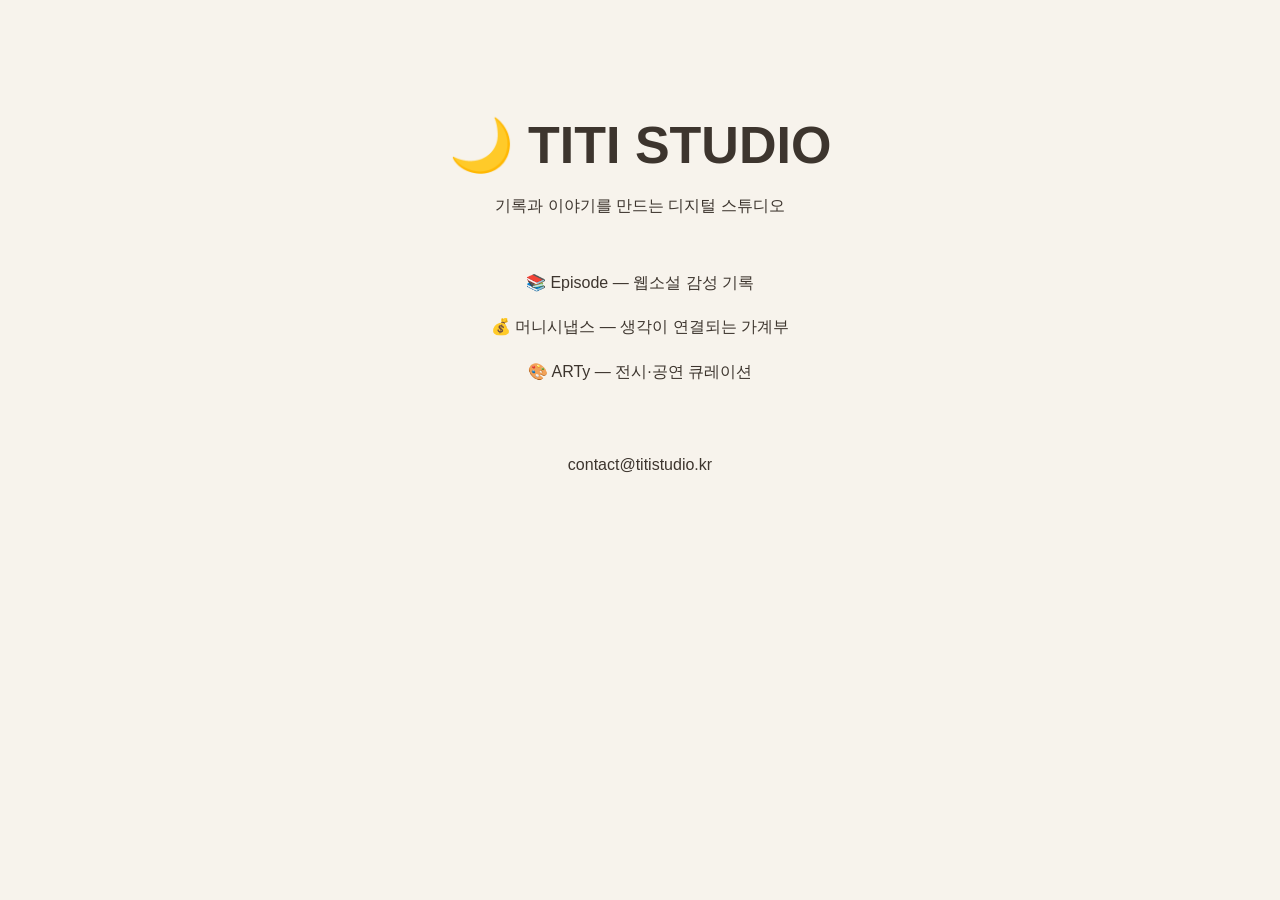
==== index.html @ 7626b926 "Create index.html" ====
<!DOCTYPE html>
<html lang="ko">
<head>
  <meta charset="UTF-8">
  <meta name="viewport" content="width=device-width, initial-scale=1.0">
  <title>TITI STUDIO</title>

  <style>
    body {
      margin: 0;
      padding: 80px 24px;
      background: #F7F3EC;
      color: #3D352E;
      font-family: -apple-system, BlinkMacSystemFont, sans-serif;
      text-align: center;
    }

    h1 {
      font-size: 52px;
      margin-bottom: 12px;
    }

    p {
      line-height: 1.8;
    }

    .apps {
      margin-top: 48px;
    }
  </style>
</head>

<body>
  <h1>🌙 TITI STUDIO</h1>

  <p>기록과 이야기를 만드는 디지털 스튜디오</p>

  <div class="apps">
    <p>📚 Episode — 웹소설 감성 기록</p>
    <p>💰 머니시냅스 — 생각이 연결되는 가계부</p>
    <p>🎨 ARTy — 전시·공연 큐레이션</p>
  </div>

  <p style="margin-top: 64px;">
    contact@titistudio.kr
  </p>
</body>
</html>
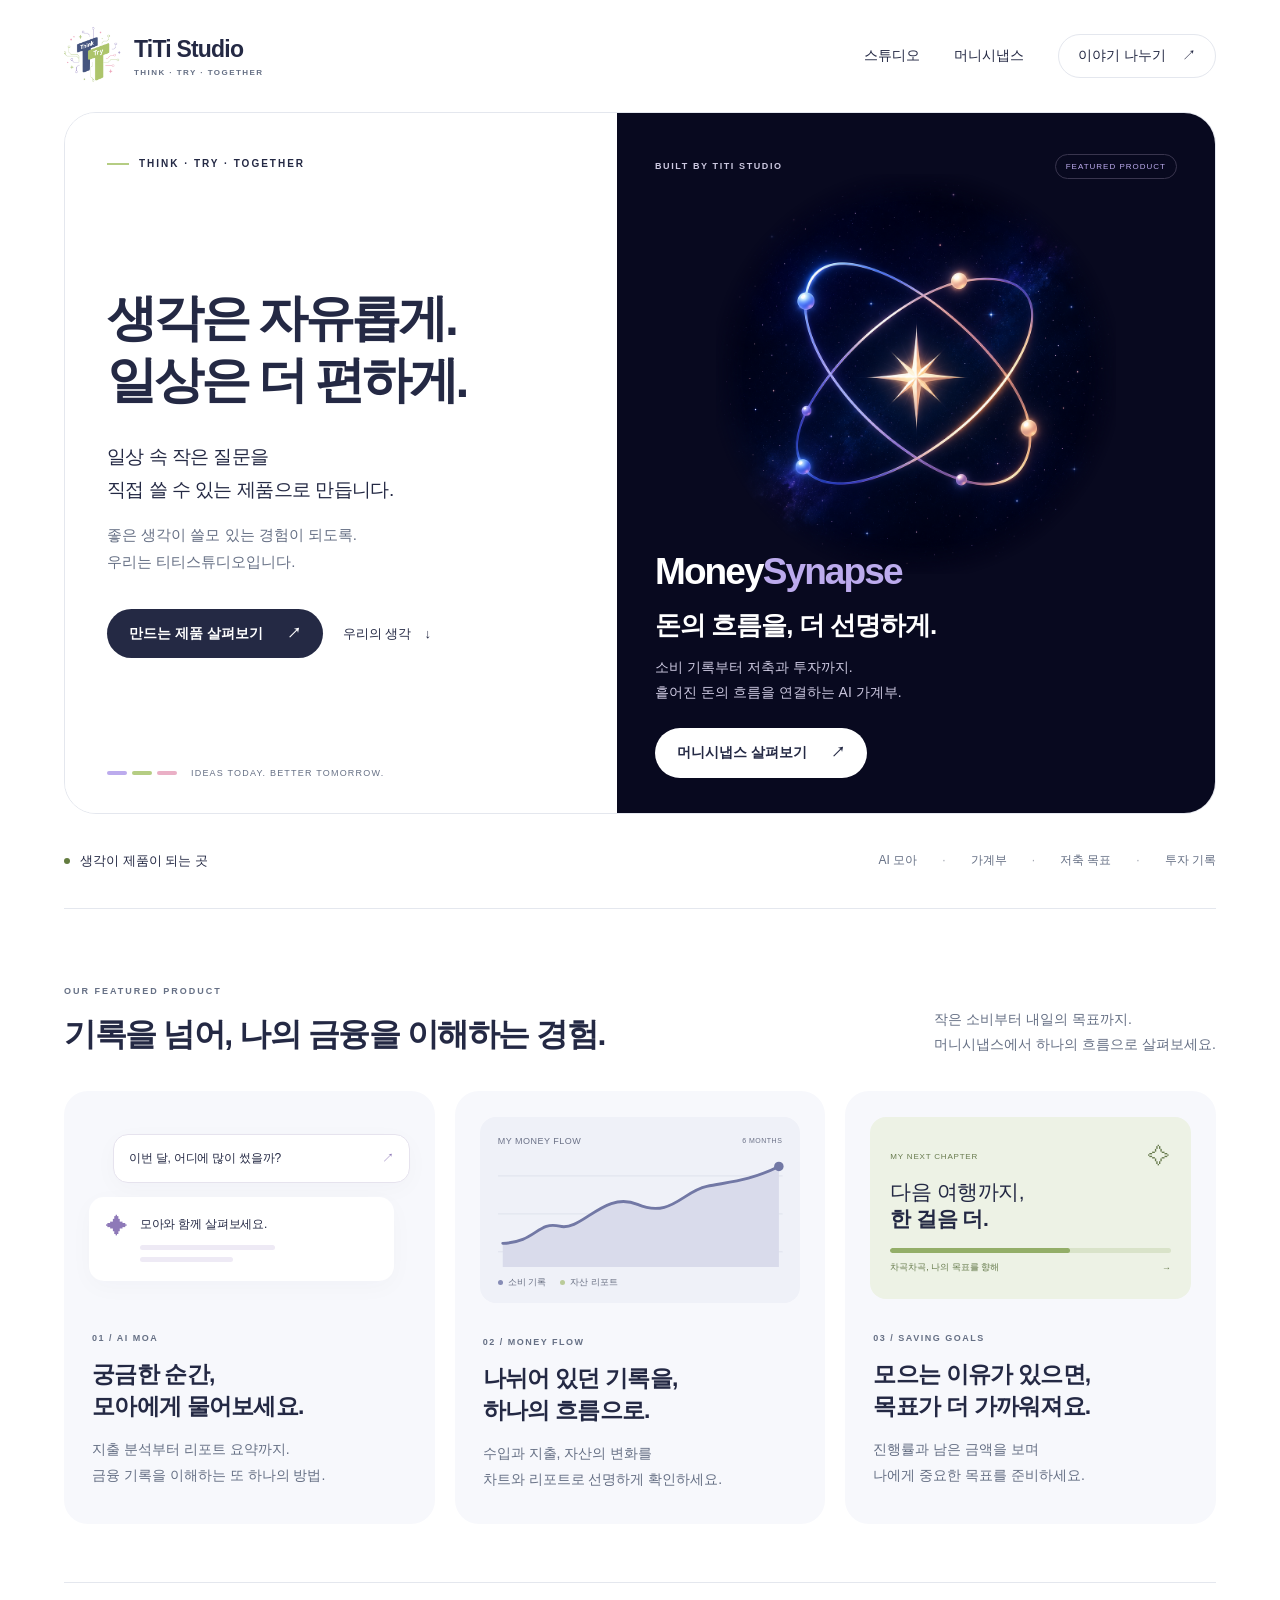
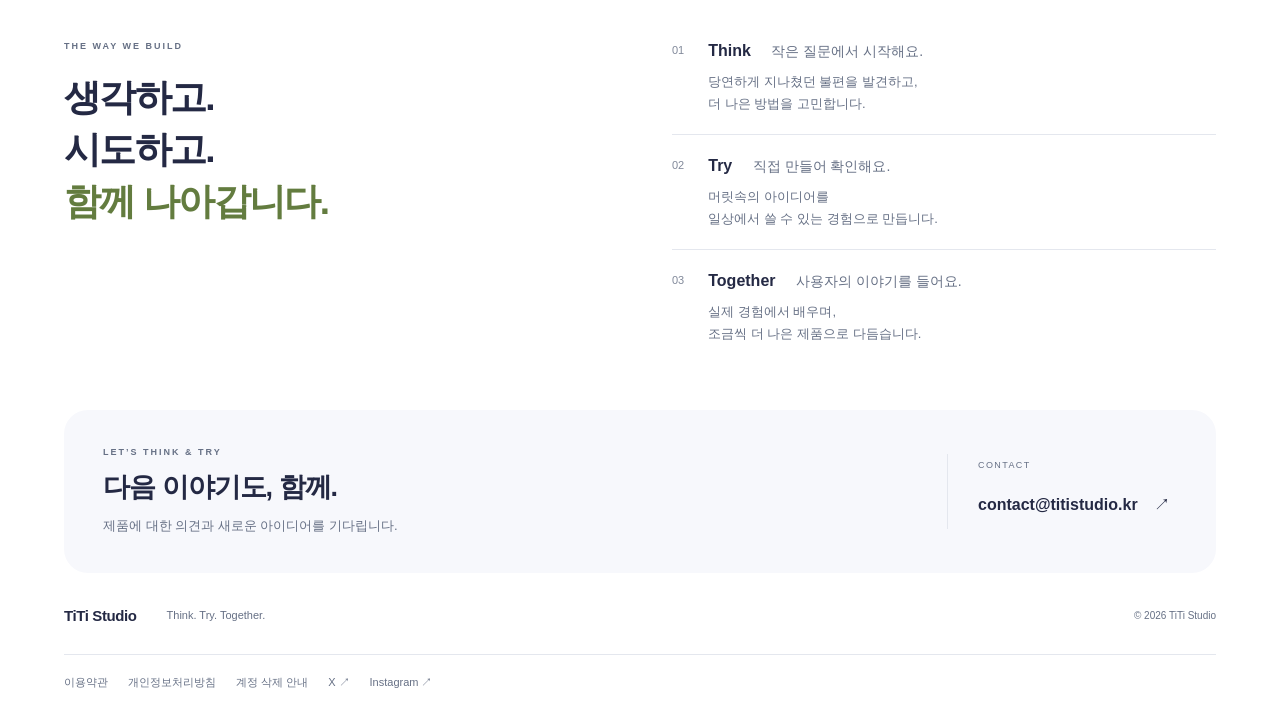
==== commit ddbac573: "feat(web): redesign TiTiStudio homepage" ====
--- a/index.html
+++ b/index.html
@@ -1,48 +1,82 @@
-<!DOCTYPE html>
+<!doctype html>
 <html lang="ko">
 <head>
-  <meta charset="UTF-8">
-  <meta name="viewport" content="width=device-width, initial-scale=1.0">
-  <title>TITI STUDIO</title>
-
-  <style>
-    body {
-      margin: 0;
-      padding: 80px 24px;
-      background: #F7F3EC;
-      color: #3D352E;
-      font-family: -apple-system, BlinkMacSystemFont, sans-serif;
-      text-align: center;
-    }
-
-    h1 {
-      font-size: 52px;
-      margin-bottom: 12px;
-    }
-
-    p {
-      line-height: 1.8;
-    }
-
-    .apps {
-      margin-top: 48px;
-    }
-  </style>
+  <meta charset="utf-8">
+  <meta name="viewport" content="width=device-width, initial-scale=1">
+  <title>TiTi Studio — Think · Try · Together</title>
+  <meta name="description" content="일상 속 작은 질문을 직접 쓸 수 있는 제품으로 만듭니다. 티티스튜디오와 AI 가계부 머니시냅스를 만나보세요.">
+  <link rel="stylesheet" href="theme.css">
+  <link rel="stylesheet" href="styles.css">
 </head>
-
 <body>
-  <h1>🌙 TITI STUDIO</h1>
-
-  <p>기록과 이야기를 만드는 디지털 스튜디오</p>
-
-  <div class="apps">
-    <p>📚 Episode — 웹소설 감성 기록</p>
-    <p>💰 머니시냅스 — 생각이 연결되는 가계부</p>
-    <p>🎨 ARTy — 전시·공연 큐레이션</p>
-  </div>
-
-  <p style="margin-top: 64px;">
-    contact@titistudio.kr
-  </p>
+  <a class="skip-link" href="#home">본문으로 이동</a>
+  <header class="header container">
+    <a class="brand" href="#home" aria-label="티티스튜디오 처음으로">
+      <span class="studio-mark"><img src="assets/titi-studio-original.png" alt="Think Try 티티스튜디오 로고"></span>
+      <span>TiTi Studio<span class="brand-small">THINK · TRY · TOGETHER</span></span>
+    </a>
+    <nav aria-label="주 메뉴">
+      <a class="nav-studio" href="#studio">스튜디오</a>
+      <a href="#product">머니시냅스</a>
+      <a class="nav-pill" href="#contact">이야기 나누기 <span aria-hidden="true">↗</span></a>
+    </nav>
+  </header>
+  <main id="home">
+    <section class="hero container" aria-label="스튜디오와 대표 제품 소개">
+      <div class="studio-half">
+        <p class="eyebrow"><span class="small-rule" aria-hidden="true"></span>THINK · TRY · TOGETHER</p>
+        <div class="studio-copy">
+          <h1>생각은 자유롭게.<br>일상은 더 편하게.</h1>
+          <p class="lead">일상 속 작은 질문을<br>직접 쓸 수 있는 제품으로 만듭니다.</p>
+          <p class="intro-detail">좋은 생각이 쓸모 있는 경험이 되도록.<br>우리는 티티스튜디오입니다.</p>
+          <div class="studio-actions">
+            <a class="button button-dark" href="#product">만드는 제품 살펴보기 <span aria-hidden="true">↗</span></a>
+            <a class="text-link" href="#studio">우리의 생각 <span aria-hidden="true">↓</span></a>
+          </div>
+        </div>
+        <div class="studio-foot"><div class="color-rail" aria-hidden="true"><i></i><i></i><i></i></div><span>IDEAS TODAY. BETTER TOMORROW.</span></div>
+      </div>
+      <article class="product-half" aria-label="대표 제품 머니시냅스">
+        <div class="product-top"><p class="eyebrow">BUILT BY TITI STUDIO</p><span class="featured-label">FEATURED PRODUCT</span></div>
+        <div class="orbit-art"><img src="assets/money-synapse-original.png" alt="머니시냅스의 별빛과 두 개의 궤도 로고"></div>
+        <div class="product-copy">
+          <p class="product-name">Money<span>Synapse</span></p>
+          <h2>돈의 흐름을, 더 선명하게.</h2>
+          <p>소비 기록부터 저축과 투자까지.<br>흩어진 돈의 흐름을 연결하는 AI 가계부.</p>
+          <a class="button button-white" href="#product">머니시냅스 살펴보기 <span aria-hidden="true">↗</span></a>
+        </div>
+      </article>
+    </section>
+    <div class="feature-rail container" aria-label="머니시냅스 주요 기능">
+      <p><span class="status-dot" aria-hidden="true"></span>생각이 제품이 되는 곳</p>
+      <div><span>AI 모아</span><span>가계부</span><span>저축 목표</span><span>투자 기록</span></div>
+    </div>
+    <section class="product-section container" id="product">
+      <div class="section-heading">
+        <div><p class="eyebrow">OUR FEATURED PRODUCT</p><h2>기록을 넘어,<br class="mobile-only"> 나의 금융을 이해하는 경험.</h2></div>
+        <p>작은 소비부터 내일의 목표까지.<br>머니시냅스에서 하나의 흐름으로 살펴보세요.</p>
+      </div>
+      <div class="feature-grid">
+        <article class="feature-card moa-card">
+          <div class="feature-visual" aria-hidden="true"><div class="chat-bubble question">이번 달, 어디에 많이 썼을까?<span>↗</span></div><div class="chat-bubble response"><span class="moa-symbol">✦</span><div><b>모아와 함께 살펴보세요.</b><div class="answer-lines"><i></i><i></i></div></div></div></div>
+          <div class="feature-caption"><span class="feature-index">01 / AI MOA</span><h3>궁금한 순간,<br>모아에게 물어보세요.</h3><p>지출 분석부터 리포트 요약까지.<br>금융 기록을 이해하는 또 하나의 방법.</p></div>
+        </article>
+        <article class="feature-card flow-card">
+          <div class="feature-visual" aria-hidden="true"><div class="chart-title">MY MONEY FLOW<span>6 MONTHS</span></div><svg viewBox="0 0 300 116" role="presentation"><path class="chart-grid" d="M0 20H300M0 60H300M0 100H300"/><path class="area" d="M5 91C40 90 42 67 65 73S112 35 147 50S195 36 220 31S266 25 296 10V116H5Z"/><path class="chart-line" d="M5 91C40 90 42 67 65 73S112 35 147 50S195 36 220 31S266 25 296 10"/><circle cx="296" cy="10" r="5"/></svg><div class="chart-key"><span>소비 기록</span><span>자산 리포트</span></div></div>
+          <div class="feature-caption"><span class="feature-index">02 / MONEY FLOW</span><h3>나뉘어 있던 기록을,<br>하나의 흐름으로.</h3><p>수입과 지출, 자산의 변화를<br>차트와 리포트로 선명하게 확인하세요.</p></div>
+        </article>
+        <article class="feature-card goal-card">
+          <div class="feature-visual" aria-hidden="true"><div class="goal-top"><span>MY NEXT CHAPTER</span><span>✧</span></div><div class="goal-word">다음 여행까지,<br><strong>한 걸음 더.</strong></div><div class="goal-track"><i></i></div><div class="goal-label">차곡차곡, 나의 목표를 향해<span>→</span></div></div>
+          <div class="feature-caption"><span class="feature-index">03 / SAVING GOALS</span><h3>모으는 이유가 있으면,<br>목표가 더 가까워져요.</h3><p>진행률과 남은 금액을 보며<br>나에게 중요한 목표를 준비하세요.</p></div>
+        </article>
+      </div>
+    </section>
+    <section class="studio-section container" id="studio">
+      <div class="studio-heading"><p class="eyebrow">THE WAY WE BUILD</p><h2>생각하고.<br>시도하고.<br><span>함께 나아갑니다.</span></h2></div>
+      <div class="principles"><article><span>01</span><div><h3>Think <em>작은 질문에서 시작해요.</em></h3><p>당연하게 지나쳤던 불편을 발견하고,<br>더 나은 방법을 고민합니다.</p></div></article><article><span>02</span><div><h3>Try <em>직접 만들어 확인해요.</em></h3><p>머릿속의 아이디어를<br>일상에서 쓸 수 있는 경험으로 만듭니다.</p></div></article><article><span>03</span><div><h3>Together <em>사용자의 이야기를 들어요.</em></h3><p>실제 경험에서 배우며,<br>조금씩 더 나은 제품으로 다듬습니다.</p></div></article></div>
+    </section>
+    <section class="contact-section container" id="contact"><div><p class="eyebrow">LET’S THINK & TRY</p><h2>다음 이야기도, 함께.</h2><p>제품에 대한 의견과 새로운 아이디어를 기다립니다.</p></div><div class="contact-note"><span>CONTACT</span><p><a class="contact-email" href="mailto:contact@titistudio.kr">contact@titistudio.kr <span aria-hidden="true">↗</span></a></p></div></section>
+  </main>
+  <footer class="footer container"><strong>TiTi Studio</strong><p>Think. Try. Together.</p><span>© 2026 TiTi Studio</span><div class="footer-links"><a href="terms/ko.html">이용약관</a><a href="privacy/ko.html">개인정보처리방침</a><a href="delete-account/ko.html">계정 삭제 안내</a><a href="https://x.com/thinktry_studio" target="_blank" rel="noopener noreferrer">X ↗</a><a href="https://www.instagram.com/thinktry_studio" target="_blank" rel="noopener noreferrer">Instagram ↗</a></div></footer>
 </body>
 </html>
--- a/theme.css
+++ b/theme.css
@@ -0,0 +1,26 @@
+/* Gallery Split — selected hybrid direction. Logo files remain unchanged. */
+:root {
+  --gs-white: #FFFFFF;
+  --gs-soft-white: #F7F8FC;
+  --gs-ink: #242944;
+  --gs-cosmic-navy: #08091F;
+  --gs-lilac: #BCABED;
+  --gs-lime: #B5CD83;
+  --gs-rose: #EAB0C6;
+  --gs-divider: #E4E7EE;
+  --gs-body: #667085;
+  --gs-body-dark: #CCC8E0;
+  --gs-lime-text: #637C3F;
+  --gs-font: -apple-system, BlinkMacSystemFont, 'Apple SD Gothic Neo', 'Noto Sans KR', sans-serif;
+  --gs-content-max: 1280px;
+  --gs-page-gutter: 64px;
+  --gs-hero-radius: 32px;
+  --gs-card-radius: 24px;
+  --gs-button-radius: 999px;
+  --gs-title: clamp(40px, 3.9vw, 56px);
+  --gs-body-size: 16px;
+  --gs-studio-width: 48%;
+  --gs-product-width: 52%;
+}
+@media(max-width:1100px){:root{--gs-page-gutter:32px;--gs-title:clamp(36px,3.9vw,48px)}}
+@media(max-width:900px){:root{--gs-page-gutter:24px;--gs-title:clamp(32px,8.2vw,40px);--gs-hero-radius:24px;--gs-card-radius:20px}}
--- a/styles.css
+++ b/styles.css
@@ -0,0 +1,245 @@
+*{box-sizing:border-box}
+html{scroll-behavior:smooth;scroll-padding-top:24px}
+body{margin:0;background:var(--gs-white);color:var(--gs-ink);font-family:var(--gs-font);-webkit-font-smoothing:antialiased}
+h1,h2,h3,p{margin:0}
+a{color:inherit;text-decoration:none}
+img{display:block;max-width:100%}
+button,a{-webkit-tap-highlight-color:transparent}
+a:focus-visible{outline:3px solid #8871B6;outline-offset:6px}
+p,h1,h2,h3{word-break:keep-all;overflow-wrap:break-word}
+.container{max-width:var(--gs-content-max);width:calc(100% - 2*var(--gs-page-gutter));margin-inline:auto}
+.header{height:112px;display:flex;align-items:center;justify-content:space-between;gap:24px}
+.brand{display:flex;align-items:center;gap:12px;font-size:23px;font-weight:720;letter-spacing:-.8px}
+.brand-small{display:block;font-size:8px;letter-spacing:1.45px;font-weight:600;margin-top:5px;color:var(--gs-body)}
+.studio-mark{display:block;position:relative;width:58px;height:62px;overflow:hidden;flex:none}
+.studio-mark img{position:absolute;max-width:none;width:91px;height:91px;left:-18px;top:-13px;object-fit:contain}
+.header nav{display:flex;align-items:center;gap:34px;font-size:14px;font-weight:550}
+.header nav a{padding-block:12px}
+.header nav .nav-pill{border:1px solid var(--gs-divider);border-radius:999px;padding:12px 19px;display:flex;gap:16px}
+.hero{display:grid;grid-template-columns:var(--gs-studio-width) var(--gs-product-width);border:1px solid var(--gs-divider);border-radius:var(--gs-hero-radius);overflow:hidden;min-height:694px}
+.studio-half{padding:43px 42px 35px;display:flex;flex-direction:column;background:var(--gs-white)}
+.eyebrow{display:flex;align-items:center;gap:10px;font-size:10px;line-height:1.6;letter-spacing:2px;font-weight:650}
+.small-rule{display:inline-block;width:22px;height:2px;background:var(--gs-lime)}
+.studio-copy{margin:auto 0;padding:53px 0 46px}
+.studio-copy h1{font-size:var(--gs-title);line-height:1.24;font-weight:730;letter-spacing:-.065em;white-space:nowrap}
+.lead{margin-top:28px;font-size:19px;line-height:1.75;letter-spacing:-.55px}
+.intro-detail{font-size:15px;line-height:1.8;color:var(--gs-body);margin-top:14px}
+.studio-actions{display:flex;align-items:center;gap:20px;flex-wrap:wrap;margin-top:34px}
+.button{display:inline-flex;align-items:center;justify-content:center;gap:24px;min-height:48px;padding:15px 22px;border-radius:var(--gs-button-radius);font-size:14px;font-weight:600;line-height:1.4;transition:background-color .18s ease}
+.button-dark{background:var(--gs-ink);color:var(--gs-white)}
+.button-dark:hover{background:#3B4162}
+.button-white{background:var(--gs-white);color:var(--gs-ink)}
+.button-white:hover{background:#EFEAF9}
+.text-link{font-size:13px;display:inline-flex;gap:13px;align-items:center;padding:12px 0;font-weight:550}
+.studio-foot{display:flex;align-items:center;gap:14px;flex-wrap:wrap}
+.studio-foot>span{font-size:9px;letter-spacing:1.2px;color:var(--gs-body)}
+.color-rail{display:flex;gap:5px}
+.color-rail i{display:block;width:20px;height:4px;border-radius:5px;background:var(--gs-lilac)}
+.color-rail i:nth-child(2){background:var(--gs-lime)}
+.color-rail i:nth-child(3){background:var(--gs-rose)}
+.product-half{background:var(--gs-cosmic-navy);color:var(--gs-white);padding:41px 38px 35px;position:relative;display:flex;flex-direction:column;isolation:isolate}
+.product-top{display:flex;justify-content:space-between;align-items:center;gap:12px;position:relative;z-index:1}
+.product-top .eyebrow{color:var(--gs-body-dark);font-size:9px;letter-spacing:1.6px}
+.featured-label{font-size:8px;letter-spacing:1px;color:var(--gs-lilac);border:1px solid #39354E;border-radius:999px;padding:7px 10px;white-space:nowrap}
+.orbit-art{width:100%;max-width:400px;aspect-ratio:1;margin:-5px auto -24px;position:relative}
+.orbit-art img{width:100%;height:auto;aspect-ratio:1;object-fit:contain;mask-image:radial-gradient(circle at center,#000 60%,transparent 73%);-webkit-mask-image:radial-gradient(circle at center,#000 60%,transparent 73%)}
+.product-copy{position:relative;margin-top:auto}
+.product-name{font-size:37px;line-height:1.2;letter-spacing:-1.9px;font-weight:670}
+.product-name span{color:var(--gs-lilac)}
+.product-copy h2{font-size:26px;line-height:1.4;letter-spacing:-1px;margin-top:13px;font-weight:650}
+.product-copy>p:not(.product-name){color:var(--gs-body-dark);font-size:14px;line-height:1.8;margin-top:11px}
+.product-copy .button{margin-top:23px}
+.feature-rail{display:flex;align-items:center;justify-content:space-between;gap:24px;min-height:95px;border-bottom:1px solid var(--gs-divider);font-size:12px}
+.feature-rail>p{display:flex;align-items:center;gap:10px;font-size:13px;font-weight:550}
+.status-dot{width:6px;height:6px;border-radius:50%;background:var(--gs-lime-text)}
+.feature-rail>div{display:flex;gap:25px;color:var(--gs-body)}
+.feature-rail>div span+span:before{content:'·';margin-right:25px;color:#A3A7B2}
+.product-section{padding-block:75px 58px}
+.section-heading{display:flex;align-items:flex-end;justify-content:space-between;gap:36px;margin-bottom:34px}
+.section-heading .eyebrow{color:var(--gs-body);font-size:9px}
+.section-heading h2{font-size:32px;line-height:1.4;letter-spacing:-1.45px;margin-top:14px;font-weight:660}
+.section-heading>p{font-size:14px;line-height:1.8;color:var(--gs-body)}
+.feature-grid{display:grid;grid-template-columns:repeat(3,minmax(0,1fr));gap:20px}
+.feature-card{border-radius:var(--gs-card-radius);overflow:hidden;background:var(--gs-soft-white)}
+.feature-visual{margin:26px 25px 0;min-height:182px;display:flex;flex-direction:column;justify-content:center}
+.feature-caption{padding:28px 28px 32px}
+.feature-index{font-size:9px;font-weight:600;letter-spacing:1.5px;color:var(--gs-body)}
+.feature-caption h3{font-size:23px;font-weight:650;line-height:1.4;letter-spacing:-.75px;margin-top:13px}
+.feature-caption p{font-size:14px;line-height:1.8;color:var(--gs-body);margin-top:15px}
+.chat-bubble{border-radius:15px;background:var(--gs-white);box-shadow:0 6px 24px #24294407;font-size:12px;letter-spacing:-.2px}
+.question{padding:15px;display:flex;justify-content:space-between;gap:10px;margin-left:24px;border:1px solid #E6E3EE}
+.question>span{color:#8E79B8}
+.response{display:flex;align-items:flex-start;gap:12px;padding:19px 17px;margin-top:14px;margin-right:16px}
+.response b{font-size:12px;font-weight:500}
+.moa-symbol{font-size:22px;color:#8E79B8;line-height:1}
+.answer-lines{margin-top:12px}
+.answer-lines i{display:block;width:135px;height:5px;background:#EEEAF5;border-radius:10px}
+.answer-lines i+i{width:93px;margin-top:7px}
+.flow-card .feature-visual{background:#EFF1F8;border-radius:16px;padding:19px 18px 14px}
+.chart-title{display:flex;align-items:center;justify-content:space-between;font-size:9px;letter-spacing:.5px;color:#6A7086}
+.chart-title span{font-size:7px}
+.flow-card svg{width:100%;height:112px;overflow:visible;display:block;margin-top:10px}
+.chart-grid{stroke:#DEE2EC;stroke-width:1;fill:none}
+.area{fill:#D9DBEB}
+.chart-line{stroke:#7278A5;stroke-width:3;fill:none;stroke-linecap:round}
+.flow-card circle{fill:#7278A5}
+.chart-key{display:flex;gap:14px;font-size:9px;color:#686F82;margin-top:8px}
+.chart-key span::before{content:'';display:inline-block;width:5px;height:5px;background:#868CB6;border-radius:50%;margin-right:5px}
+.chart-key span:nth-child(2)::before{background:#BACB99}
+.goal-card .feature-visual{padding:17px 20px 13px;background:#EDF2E5;border-radius:16px}
+.goal-top{display:flex;align-items:center;justify-content:space-between;font-size:8px;letter-spacing:.8px;color:#687B4E}
+.goal-top span+span{font-size:22px;line-height:1}
+.goal-word{font-size:21px;line-height:1.3;letter-spacing:-.5px;margin-top:10px}
+.goal-word strong{font-weight:600}
+.goal-track{height:5px;margin-top:16px;border-radius:10px;background:#D9E3C9;overflow:hidden}
+.goal-track i{display:block;width:64%;height:100%;background:#93AE68;border-radius:10px}
+.goal-label{display:flex;align-items:center;justify-content:space-between;font-size:9px;color:#637849;margin-top:8px}
+.concept-note{font-size:10px;color:var(--gs-body);margin-top:14px;text-align:right;line-height:1.6}
+.studio-section{display:grid;grid-template-columns:1fr 1fr;gap:64px;padding:56px 0 65px;border-top:1px solid var(--gs-divider)}
+.studio-heading .eyebrow{font-size:9px;color:var(--gs-body)}
+.studio-heading h2{font-size:37px;line-height:1.4;letter-spacing:-1.7px;margin-top:19px;font-weight:650}
+.studio-heading h2 span{color:var(--gs-lime-text)}
+.principles article{display:flex;gap:24px;padding:19px 0;border-bottom:1px solid var(--gs-divider)}
+.principles article:first-child{padding-top:0}
+.principles article:last-child{border:0;padding-bottom:0}
+.principles article>span{font-size:11px;padding-top:5px;color:#81899A}
+.principles h3{font-size:16px;font-weight:600;line-height:1.5}
+.principles h3 em{font-style:normal;font-size:14px;color:var(--gs-body);margin-left:16px;font-weight:400}
+.principles p{font-size:13px;color:var(--gs-body);line-height:1.7;margin-top:8px}
+.contact-section{display:flex;align-items:center;justify-content:space-between;gap:32px;padding:35px 39px;background:var(--gs-soft-white);border-radius:var(--gs-card-radius)}
+.contact-section .eyebrow{font-size:9px;color:var(--gs-body)}
+.contact-section h2{font-size:27px;line-height:1.4;letter-spacing:-1px;margin-top:9px;font-weight:650}
+.contact-section>div>p:last-child{font-size:13px;line-height:1.7;margin-top:9px;color:var(--gs-body)}
+.contact-note{border-left:1px solid var(--gs-divider);padding-left:30px;min-width:230px}
+.contact-note>span{font-size:9px;letter-spacing:1.4px;color:var(--gs-body)}
+.footer{display:flex;align-items:center;gap:30px;padding:34px 0 37px;font-size:11px;color:var(--gs-body)}
+.footer strong{font-size:15px;color:var(--gs-ink);letter-spacing:-.4px}
+.footer span{margin-left:auto;font-size:10px}
+.mobile-only{display:none}
+
+@media(min-width:1500px){.hero{min-height:716px}
+.orbit-art{max-width:420px}
+}
+
+@media(max-width:1100px){.header{height:100px}
+.header nav{gap:22px}
+.studio-half{padding:32px 28px}
+.studio-copy{padding-block:48px}
+.lead{font-size:17px}
+.intro-detail{font-size:14px}
+.studio-actions{gap:12px}
+.button{font-size:13px;padding:14px 17px;gap:14px}
+.product-half{padding:32px 28px}
+.product-top{flex-wrap:wrap}
+.featured-label{display:none}
+.orbit-art{margin:4px auto 0}
+.product-name{font-size:33px}
+.product-copy h2{font-size:23px}
+.hero{min-height:650px}
+.studio-foot>span{font-size:8px}
+.section-heading h2{font-size:27px}
+.section-heading>p{font-size:12px}
+.feature-visual{margin:21px 17px 0}
+.feature-caption{padding:25px 22px}
+.feature-caption h3{font-size:21px}
+.feature-caption p{font-size:13px}
+.question{font-size:10px;margin-left:6px;padding:13px}
+.response{margin-right:0;padding:17px 13px}
+.response b{font-size:10px}
+.answer-lines i{width:110px}
+.section-heading{gap:20px}
+.studio-section{gap:40px}
+.principles h3 em{display:block;margin:3px 0 0}
+.studio-heading h2{font-size:33px}
+}
+
+@media(max-width:900px){.header{height:87px;gap:12px}
+.brand{gap:7px;font-size:19px}
+.brand-small{display:none}
+.studio-mark{width:40px;height:47px}
+.studio-mark img{width:71px;height:71px;left:-15px;top:-11px}
+.header nav{gap:0;font-size:12px}
+.header nav .nav-studio,.header nav .nav-pill{display:none}
+.header nav a{padding:12px 0}
+.hero{grid-template-columns:1fr;min-height:0}
+.studio-half{padding:29px 23px 24px}
+.eyebrow{font-size:8px;letter-spacing:1.4px}
+.small-rule{width:16px}
+.studio-copy{margin:0;padding:29px 0 26px}
+.studio-copy h1{letter-spacing:-.055em;font-size:var(--gs-title)}
+.lead{font-size:16px;line-height:1.75;margin-top:20px}
+.intro-detail{font-size:13px;line-height:1.8;margin-top:10px}
+.studio-actions{margin-top:23px;gap:9px}
+.button{min-height:48px;font-size:12px;padding:13px 17px;gap:15px}
+.text-link{font-size:11px;gap:7px}
+.studio-foot{gap:10px}
+.studio-foot>span{font-size:7px;letter-spacing:.55px}
+.color-rail{gap:4px}
+.color-rail i{width:14px;height:3px}
+.product-half{padding:26px 23px 30px}
+.product-top .eyebrow{font-size:8px;letter-spacing:1.3px}
+.orbit-art{width:100%;max-width:360px;margin:2px auto -8px}
+.product-name{font-size:30px;letter-spacing:-1.4px}
+.product-copy h2{font-size:21px;letter-spacing:-.8px;margin-top:11px}
+.product-copy>p:not(.product-name){font-size:13px;line-height:1.8;margin-top:10px}
+.product-copy .button{margin-top:20px}
+.feature-rail{align-items:flex-start;flex-direction:column;justify-content:center;gap:13px;padding:22px 0;min-height:0}
+.feature-rail>p{font-size:12px}
+.feature-rail>div{gap:14px;font-size:11px;flex-wrap:wrap}
+.feature-rail>div span+span:before{margin-right:14px}
+.product-section{padding:44px 0 32px}
+.section-heading{display:block;margin-bottom:25px}
+.section-heading h2{font-size:26px;line-height:1.4;letter-spacing:-1.2px;margin-top:12px}
+.section-heading>p{margin-top:16px;font-size:14px}
+.mobile-only{display:inline}
+.feature-grid{grid-template-columns:1fr;gap:16px}
+.feature-visual{margin:22px 22px 0;min-height:165px}
+.feature-caption{padding:24px}
+.feature-caption h3{font-size:24px}
+.feature-caption p{font-size:15px}
+.question{font-size:12px;margin-left:19px;padding:15px}
+.response{padding:19px 16px;margin-right:10px}
+.response b{font-size:12px}
+.answer-lines i{width:135px}
+.concept-note{text-align:left;font-size:10px;margin-top:13px}
+.studio-section{grid-template-columns:1fr;gap:30px;padding:34px 0 40px}
+.studio-heading h2{font-size:30px;line-height:1.35}
+.principles h3 em{display:inline;margin-left:11px;font-size:12px}
+.principles article{gap:16px;padding:20px 0}
+.principles p{font-size:14px}
+.contact-section{padding:26px 24px;align-items:flex-start;flex-direction:column;gap:23px}
+.contact-section h2{font-size:25px}
+.contact-section>div>p:last-child{font-size:14px}
+.contact-note{border-left:0;border-top:1px solid var(--gs-divider);padding:18px 0 0;width:100%;min-width:0}
+.contact-note p br{display:none}
+.footer{gap:12px;flex-wrap:wrap;padding:28px 0}
+.footer p{font-size:9px}
+.footer span{font-size:8px}
+}
+
+@media(max-width:360px){.studio-half,.product-half{padding-inline:19px}
+.studio-copy h1{font-size:29px}
+.studio-actions{flex-direction:column;align-items:flex-start;gap:4px}
+.product-name{font-size:26px}
+.product-copy h2{font-size:18px}
+.product-copy>p:not(.product-name){font-size:12px}
+.section-heading h2{font-size:23px}
+.principles h3 em{display:block;margin-left:0}
+.brand{font-size:17px}
+.header nav{font-size:11px}
+.studio-foot>span{font-size:6px}
+}
+
+@media(prefers-reduced-motion:reduce){html{scroll-behavior:auto}
+*{animation:none!important;transition:none!important}
+}
+
+
+.skip-link{position:absolute;top:-100px;left:24px;padding:14px 20px;background:white;z-index:20}
+.skip-link:focus{top:12px}
+.contact-email{font-size:16px;font-weight:550;color:var(--gs-ink);display:inline-flex;gap:16px;align-items:center;min-height:48px}
+.contact-email:hover{color:#8871b6}
+.footer{flex-wrap:wrap}
+.footer-links{width:100%;display:flex;gap:20px;flex-wrap:wrap;border-top:1px solid var(--gs-divider);padding-top:20px;font-size:11px}
+.footer-links a:hover{color:var(--gs-ink)}
+@media(max-width:900px){.contact-email{font-size:14px}.footer-links{gap:15px;font-size:10px}}
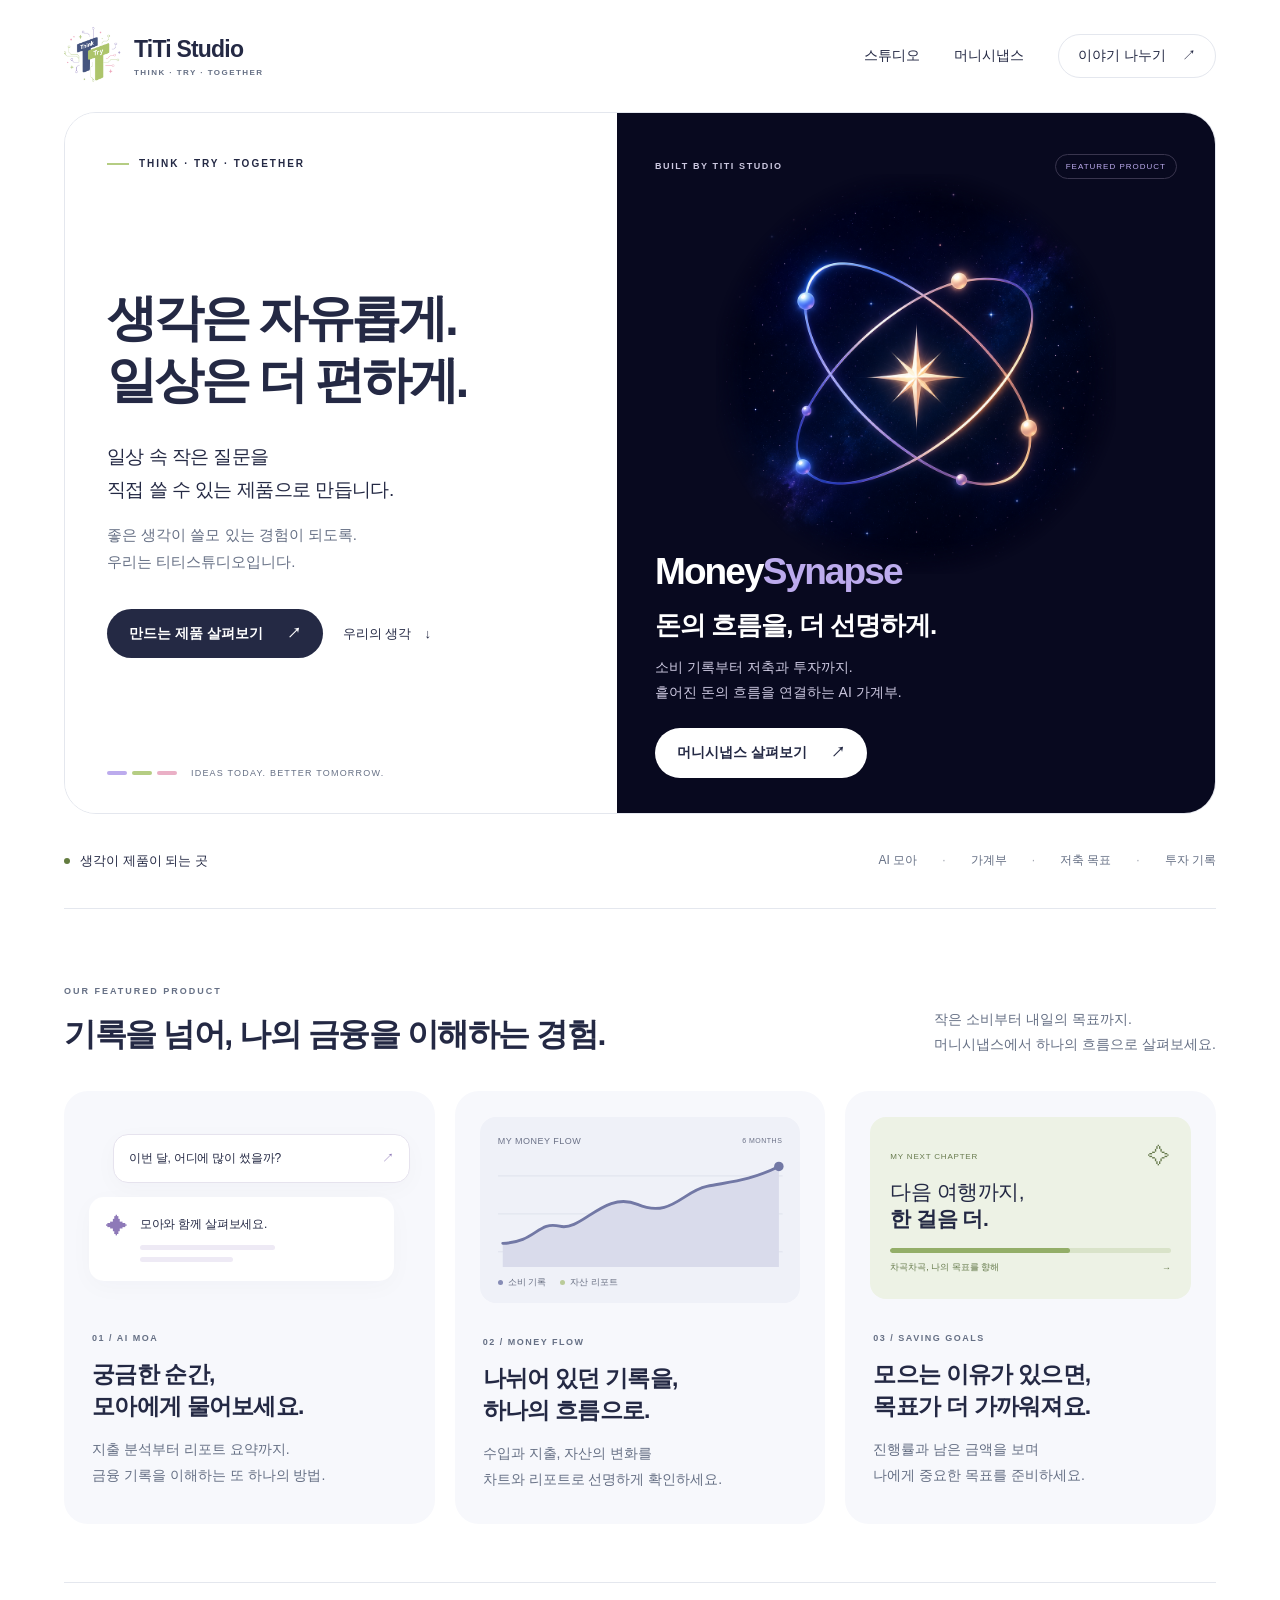
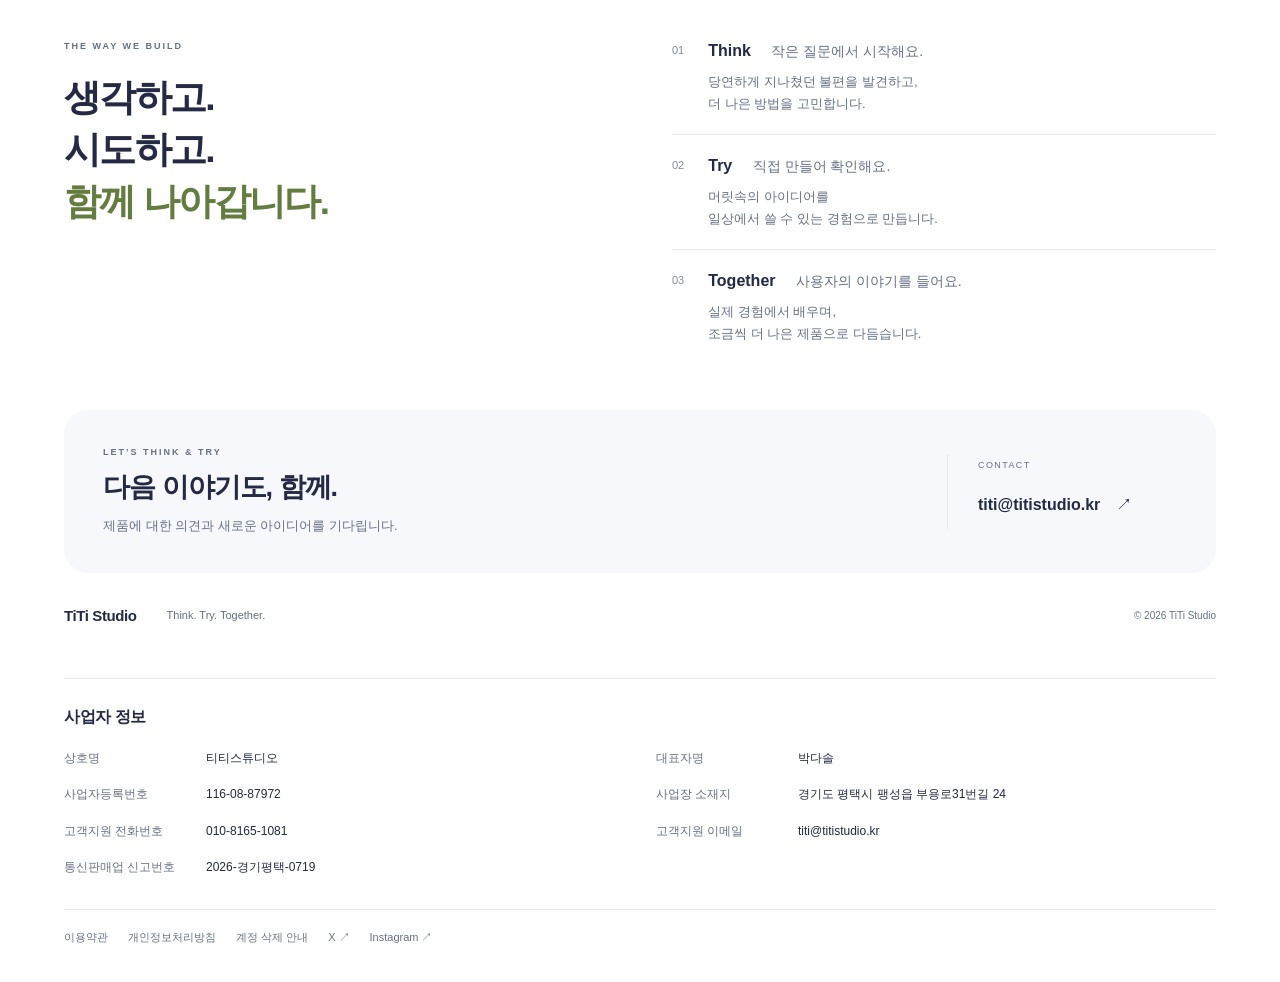
==== commit d33ba7e9: "feat(web): redesign TiTiStudio homepage" ====
--- a/index.html
+++ b/index.html
@@ -7,6 +7,7 @@
   <meta name="description" content="일상 속 작은 질문을 직접 쓸 수 있는 제품으로 만듭니다. 티티스튜디오와 AI 가계부 머니시냅스를 만나보세요.">
   <link rel="stylesheet" href="theme.css">
   <link rel="stylesheet" href="styles.css">
+  <link rel="stylesheet" href="business.css">
 </head>
 <body>
   <a class="skip-link" href="#home">본문으로 이동</a>
@@ -75,8 +76,8 @@
       <div class="studio-heading"><p class="eyebrow">THE WAY WE BUILD</p><h2>생각하고.<br>시도하고.<br><span>함께 나아갑니다.</span></h2></div>
       <div class="principles"><article><span>01</span><div><h3>Think <em>작은 질문에서 시작해요.</em></h3><p>당연하게 지나쳤던 불편을 발견하고,<br>더 나은 방법을 고민합니다.</p></div></article><article><span>02</span><div><h3>Try <em>직접 만들어 확인해요.</em></h3><p>머릿속의 아이디어를<br>일상에서 쓸 수 있는 경험으로 만듭니다.</p></div></article><article><span>03</span><div><h3>Together <em>사용자의 이야기를 들어요.</em></h3><p>실제 경험에서 배우며,<br>조금씩 더 나은 제품으로 다듬습니다.</p></div></article></div>
     </section>
-    <section class="contact-section container" id="contact"><div><p class="eyebrow">LET’S THINK & TRY</p><h2>다음 이야기도, 함께.</h2><p>제품에 대한 의견과 새로운 아이디어를 기다립니다.</p></div><div class="contact-note"><span>CONTACT</span><p><a class="contact-email" href="mailto:contact@titistudio.kr">contact@titistudio.kr <span aria-hidden="true">↗</span></a></p></div></section>
+    <section class="contact-section container" id="contact"><div><p class="eyebrow">LET’S THINK & TRY</p><h2>다음 이야기도, 함께.</h2><p>제품에 대한 의견과 새로운 아이디어를 기다립니다.</p></div><div class="contact-note"><span>CONTACT</span><p><a class="contact-email" href="mailto:titi@titistudio.kr">titi@titistudio.kr <span aria-hidden="true">↗</span></a></p></div></section>
   </main>
-  <footer class="footer container"><strong>TiTi Studio</strong><p>Think. Try. Together.</p><span>© 2026 TiTi Studio</span><div class="footer-links"><a href="terms/ko.html">이용약관</a><a href="privacy/ko.html">개인정보처리방침</a><a href="delete-account/ko.html">계정 삭제 안내</a><a href="https://x.com/thinktry_studio" target="_blank" rel="noopener noreferrer">X ↗</a><a href="https://www.instagram.com/thinktry_studio" target="_blank" rel="noopener noreferrer">Instagram ↗</a></div></footer>
+  <footer class="footer container"><strong>TiTi Studio</strong><p>Think. Try. Together.</p><span>© 2026 TiTi Studio</span><section class="business-info" aria-labelledby="business-title"><h2 id="business-title">사업자 정보</h2><dl class="business-details"><div><dt>상호명</dt><dd>티티스튜디오</dd></div><div><dt>대표자명</dt><dd>박다솔</dd></div><div><dt>사업자등록번호</dt><dd>116-08-87972</dd></div><div><dt>사업장 소재지</dt><dd>경기도 평택시 팽성읍 부용로31번길 24</dd></div><div><dt>고객지원 전화번호</dt><dd><a href="tel:+821081651081">010-8165-1081</a></dd></div><div><dt>고객지원 이메일</dt><dd><a href="mailto:titi@titistudio.kr">titi@titistudio.kr</a></dd></div><div><dt>통신판매업 신고번호</dt><dd>2026-경기평택-0719</dd></div></dl></section><div class="footer-links"><a href="terms/ko.html">이용약관</a><a href="privacy/ko.html">개인정보처리방침</a><a href="delete-account/ko.html">계정 삭제 안내</a><a href="https://x.com/thinktry_studio" target="_blank" rel="noopener noreferrer">X ↗</a><a href="https://www.instagram.com/thinktry_studio" target="_blank" rel="noopener noreferrer">Instagram ↗</a></div></footer>
 </body>
 </html>
--- a/business.css
+++ b/business.css
@@ -0,0 +1,9 @@
+.business-info{width:100%;padding-top:28px;margin-top:24px;border-top:1px solid var(--gs-divider);color:var(--gs-ink)}
+.business-info h2{font-size:16px;font-weight:650;letter-spacing:-.4px;margin:0 0 20px}
+.business-details{display:grid;grid-template-columns:1fr 1fr;gap:15px 32px;margin:0;font-size:12px;line-height:1.8}
+.business-details>div{min-width:0;display:grid;grid-template-columns:130px 1fr;gap:12px}
+.business-details dt{color:var(--gs-body)}
+.business-details dd{margin:0;overflow-wrap:anywhere;word-break:keep-all}
+.business-details a{color:inherit;text-decoration:none}
+.business-details a:hover{text-decoration:underline}
+@media(max-width:700px){.business-details{grid-template-columns:1fr;gap:13px}.business-details>div{grid-template-columns:110px 1fr;gap:12px}.business-info{padding-top:24px}}
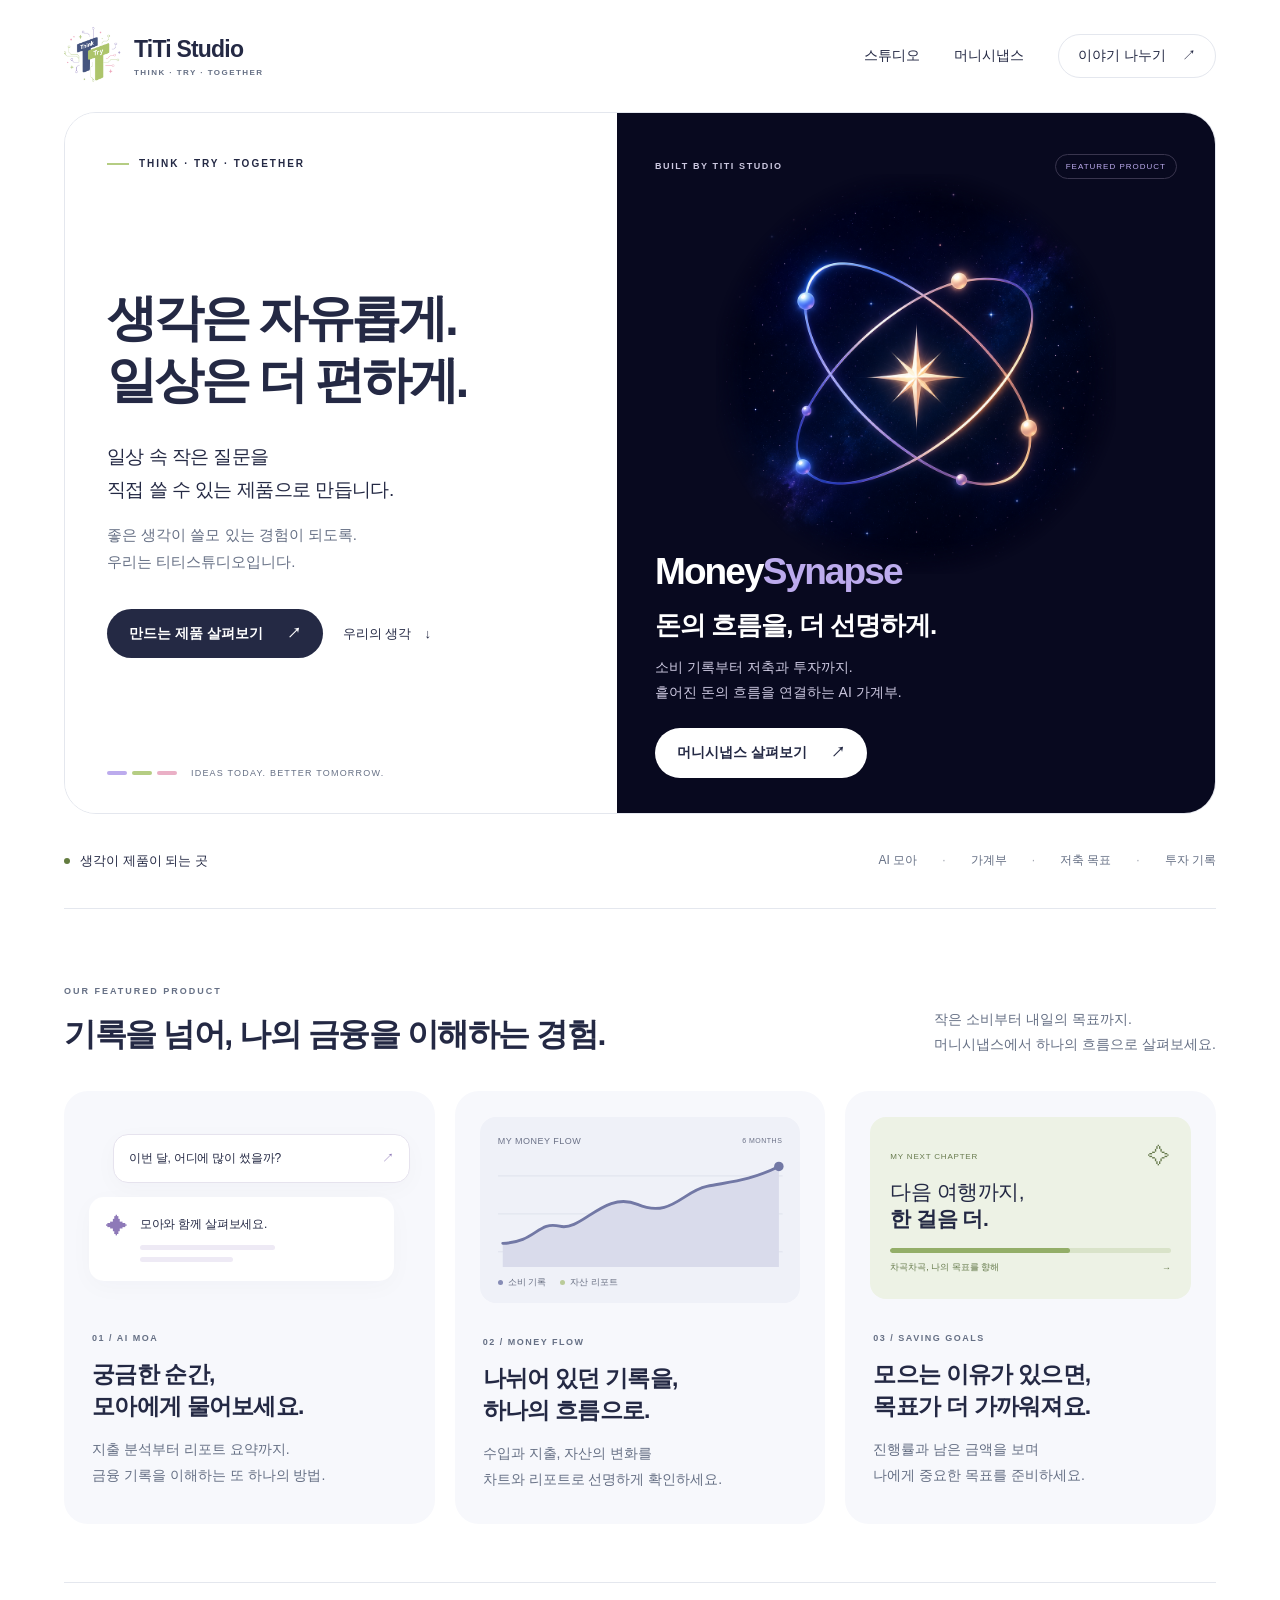
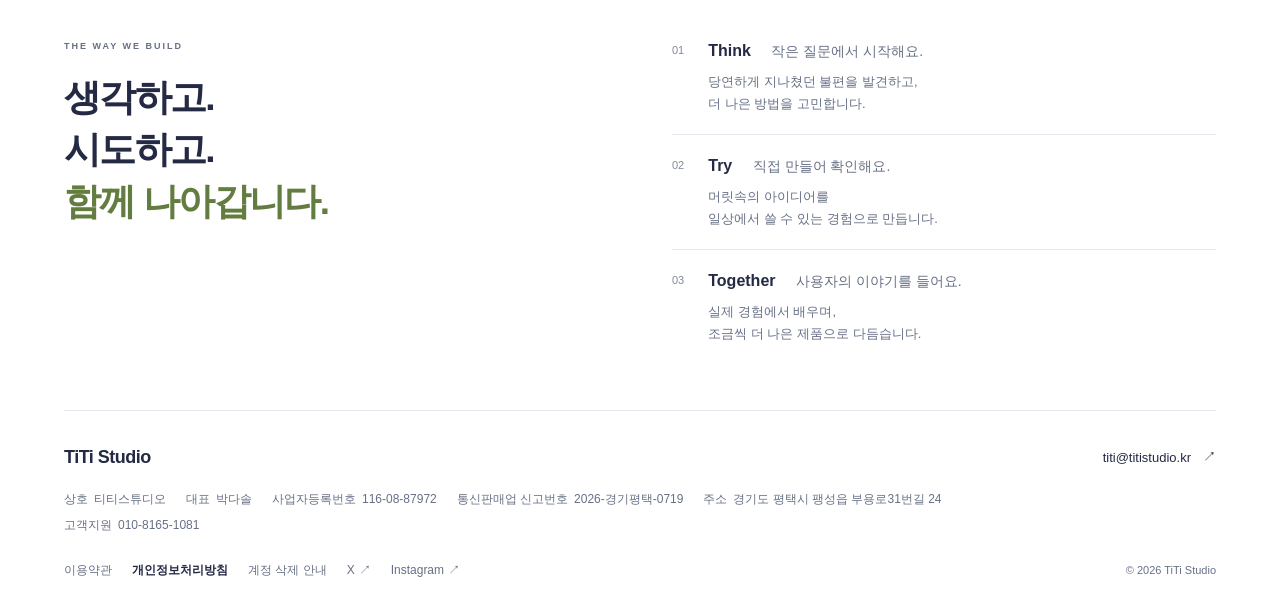
==== commit 4ee473e2: "feat(web): redesign TiTiStudio homepage" ====
--- a/index.html
+++ b/index.html
@@ -7,7 +7,6 @@
   <meta name="description" content="일상 속 작은 질문을 직접 쓸 수 있는 제품으로 만듭니다. 티티스튜디오와 AI 가계부 머니시냅스를 만나보세요.">
   <link rel="stylesheet" href="theme.css">
   <link rel="stylesheet" href="styles.css">
-  <link rel="stylesheet" href="business.css">
 </head>
 <body>
   <a class="skip-link" href="#home">본문으로 이동</a>
@@ -76,8 +75,34 @@
       <div class="studio-heading"><p class="eyebrow">THE WAY WE BUILD</p><h2>생각하고.<br>시도하고.<br><span>함께 나아갑니다.</span></h2></div>
       <div class="principles"><article><span>01</span><div><h3>Think <em>작은 질문에서 시작해요.</em></h3><p>당연하게 지나쳤던 불편을 발견하고,<br>더 나은 방법을 고민합니다.</p></div></article><article><span>02</span><div><h3>Try <em>직접 만들어 확인해요.</em></h3><p>머릿속의 아이디어를<br>일상에서 쓸 수 있는 경험으로 만듭니다.</p></div></article><article><span>03</span><div><h3>Together <em>사용자의 이야기를 들어요.</em></h3><p>실제 경험에서 배우며,<br>조금씩 더 나은 제품으로 다듬습니다.</p></div></article></div>
     </section>
-    <section class="contact-section container" id="contact"><div><p class="eyebrow">LET’S THINK & TRY</p><h2>다음 이야기도, 함께.</h2><p>제품에 대한 의견과 새로운 아이디어를 기다립니다.</p></div><div class="contact-note"><span>CONTACT</span><p><a class="contact-email" href="mailto:titi@titistudio.kr">titi@titistudio.kr <span aria-hidden="true">↗</span></a></p></div></section>
   </main>
-  <footer class="footer container"><strong>TiTi Studio</strong><p>Think. Try. Together.</p><span>© 2026 TiTi Studio</span><section class="business-info" aria-labelledby="business-title"><h2 id="business-title">사업자 정보</h2><dl class="business-details"><div><dt>상호명</dt><dd>티티스튜디오</dd></div><div><dt>대표자명</dt><dd>박다솔</dd></div><div><dt>사업자등록번호</dt><dd>116-08-87972</dd></div><div><dt>사업장 소재지</dt><dd>경기도 평택시 팽성읍 부용로31번길 24</dd></div><div><dt>고객지원 전화번호</dt><dd><a href="tel:+821081651081">010-8165-1081</a></dd></div><div><dt>고객지원 이메일</dt><dd><a href="mailto:titi@titistudio.kr">titi@titistudio.kr</a></dd></div><div><dt>통신판매업 신고번호</dt><dd>2026-경기평택-0719</dd></div></dl></section><div class="footer-links"><a href="terms/ko.html">이용약관</a><a href="privacy/ko.html">개인정보처리방침</a><a href="delete-account/ko.html">계정 삭제 안내</a><a href="https://x.com/thinktry_studio" target="_blank" rel="noopener noreferrer">X ↗</a><a href="https://www.instagram.com/thinktry_studio" target="_blank" rel="noopener noreferrer">Instagram ↗</a></div></footer>
+  <footer class="footer container" id="contact" aria-label="회사 정보 및 문의">
+    <div class="footer-top">
+      <a class="footer-brand" href="#home">TiTi Studio</a>
+      <a class="footer-email" href="mailto:titi@titistudio.kr" aria-label="티티스튜디오에 이메일 문의">titi@titistudio.kr <span aria-hidden="true">↗</span></a>
+    </div>
+    <dl class="footer-business" aria-label="사업자 정보">
+      <div><dt>상호</dt><dd>티티스튜디오</dd></div>
+      <div><dt>대표</dt><dd>박다솔</dd></div>
+      <div><dt>사업자등록번호</dt><dd>116-08-87972</dd></div>
+      <div><dt>통신판매업 신고번호</dt><dd>2026-경기평택-0719</dd></div>
+      <div><dt>주소</dt><dd>경기도 평택시 팽성읍 부용로31번길 24</dd></div>
+      <div><dt>고객지원</dt><dd><a href="tel:+821081651081">010-8165-1081</a></dd></div>
+    </dl>
+    <div class="footer-bottom">
+      <nav class="footer-links" aria-label="정책 및 소셜 링크">
+        <div class="footer-policy-links">
+          <a href="terms/ko.html">이용약관</a>
+          <a class="privacy-link" href="privacy/ko.html">개인정보처리방침</a>
+          <a href="delete-account/ko.html">계정 삭제 안내</a>
+        </div>
+        <div class="footer-social-links">
+          <a href="https://x.com/thinktry_studio" target="_blank" rel="noopener noreferrer">X <span aria-hidden="true">↗</span></a>
+          <a href="https://www.instagram.com/thinktry_studio" target="_blank" rel="noopener noreferrer">Instagram <span aria-hidden="true">↗</span></a>
+        </div>
+      </nav>
+      <p class="footer-copyright">© 2026 TiTi Studio</p>
+    </div>
+  </footer>
 </body>
 </html>
--- a/styles.css
+++ b/styles.css
@@ -106,15 +106,6 @@
 .principles h3{font-size:16px;font-weight:600;line-height:1.5}
 .principles h3 em{font-style:normal;font-size:14px;color:var(--gs-body);margin-left:16px;font-weight:400}
 .principles p{font-size:13px;color:var(--gs-body);line-height:1.7;margin-top:8px}
-.contact-section{display:flex;align-items:center;justify-content:space-between;gap:32px;padding:35px 39px;background:var(--gs-soft-white);border-radius:var(--gs-card-radius)}
-.contact-section .eyebrow{font-size:9px;color:var(--gs-body)}
-.contact-section h2{font-size:27px;line-height:1.4;letter-spacing:-1px;margin-top:9px;font-weight:650}
-.contact-section>div>p:last-child{font-size:13px;line-height:1.7;margin-top:9px;color:var(--gs-body)}
-.contact-note{border-left:1px solid var(--gs-divider);padding-left:30px;min-width:230px}
-.contact-note>span{font-size:9px;letter-spacing:1.4px;color:var(--gs-body)}
-.footer{display:flex;align-items:center;gap:30px;padding:34px 0 37px;font-size:11px;color:var(--gs-body)}
-.footer strong{font-size:15px;color:var(--gs-ink);letter-spacing:-.4px}
-.footer span{margin-left:auto;font-size:10px}
 .mobile-only{display:none}
 
 @media(min-width:1500px){.hero{min-height:716px}
@@ -207,14 +198,6 @@
 .principles h3 em{display:inline;margin-left:11px;font-size:12px}
 .principles article{gap:16px;padding:20px 0}
 .principles p{font-size:14px}
-.contact-section{padding:26px 24px;align-items:flex-start;flex-direction:column;gap:23px}
-.contact-section h2{font-size:25px}
-.contact-section>div>p:last-child{font-size:14px}
-.contact-note{border-left:0;border-top:1px solid var(--gs-divider);padding:18px 0 0;width:100%;min-width:0}
-.contact-note p br{display:none}
-.footer{gap:12px;flex-wrap:wrap;padding:28px 0}
-.footer p{font-size:9px}
-.footer span{font-size:8px}
 }
 
 @media(max-width:360px){.studio-half,.product-half{padding-inline:19px}
@@ -237,9 +220,28 @@
 
 .skip-link{position:absolute;top:-100px;left:24px;padding:14px 20px;background:white;z-index:20}
 .skip-link:focus{top:12px}
-.contact-email{font-size:16px;font-weight:550;color:var(--gs-ink);display:inline-flex;gap:16px;align-items:center;min-height:48px}
-.contact-email:hover{color:#8871b6}
-.footer{flex-wrap:wrap}
-.footer-links{width:100%;display:flex;gap:20px;flex-wrap:wrap;border-top:1px solid var(--gs-divider);padding-top:20px;font-size:11px}
-.footer-links a:hover{color:var(--gs-ink)}
-@media(max-width:900px){.contact-email{font-size:14px}.footer-links{gap:15px;font-size:10px}}
+
+/* Compact homepage footer */
+.footer{padding:24px 0;border-top:1px solid var(--gs-divider);color:var(--gs-body)}
+.footer-top{display:flex;align-items:center;justify-content:space-between;gap:12px;flex-wrap:wrap}
+.footer-brand{display:inline-flex;align-items:center;min-height:44px;font-size:18px;font-weight:700;letter-spacing:-.5px;color:var(--gs-ink)}
+.footer-email{display:inline-flex;align-items:center;min-height:44px;gap:12px;font-size:13px;font-weight:500;color:var(--gs-ink)}
+.footer-business{display:flex;flex-wrap:wrap;gap:4px 20px;max-width:1000px;margin:10px 0 12px;font-size:12px;line-height:1.8}
+.footer-business>div{display:flex;align-items:baseline;gap:6px;min-width:0}
+.footer-business dt{flex:none}
+.footer-business dd{margin:0;word-break:keep-all;overflow-wrap:anywhere}
+.footer-bottom{display:flex;justify-content:space-between;align-items:center;gap:12px 24px;flex-wrap:wrap}
+.footer-links{display:flex;align-items:center;flex-wrap:wrap;gap:0 20px;font-size:12px}
+.footer-links>div{display:flex;align-items:center;flex-wrap:wrap;gap:0 20px}
+.footer-links a{display:inline-flex;align-items:center;gap:4px;min-height:44px}
+.footer-links .privacy-link{font-weight:600;color:var(--gs-ink)}
+.footer-copyright{font-size:11px;line-height:1.7;white-space:nowrap}
+.footer a:hover{color:var(--gs-ink);text-decoration:underline;text-underline-offset:4px}
+@media(max-width:600px){
+  .footer{padding:20px 0 24px}
+  .footer-brand{font-size:17px}
+  .footer-email{font-size:12px;gap:8px}
+  .footer-business{gap:5px 16px;margin:8px 0 10px}
+  .footer-links,.footer-links>div{gap:0 16px}
+  .footer-bottom{align-items:flex-start;flex-direction:column;gap:6px}
+}
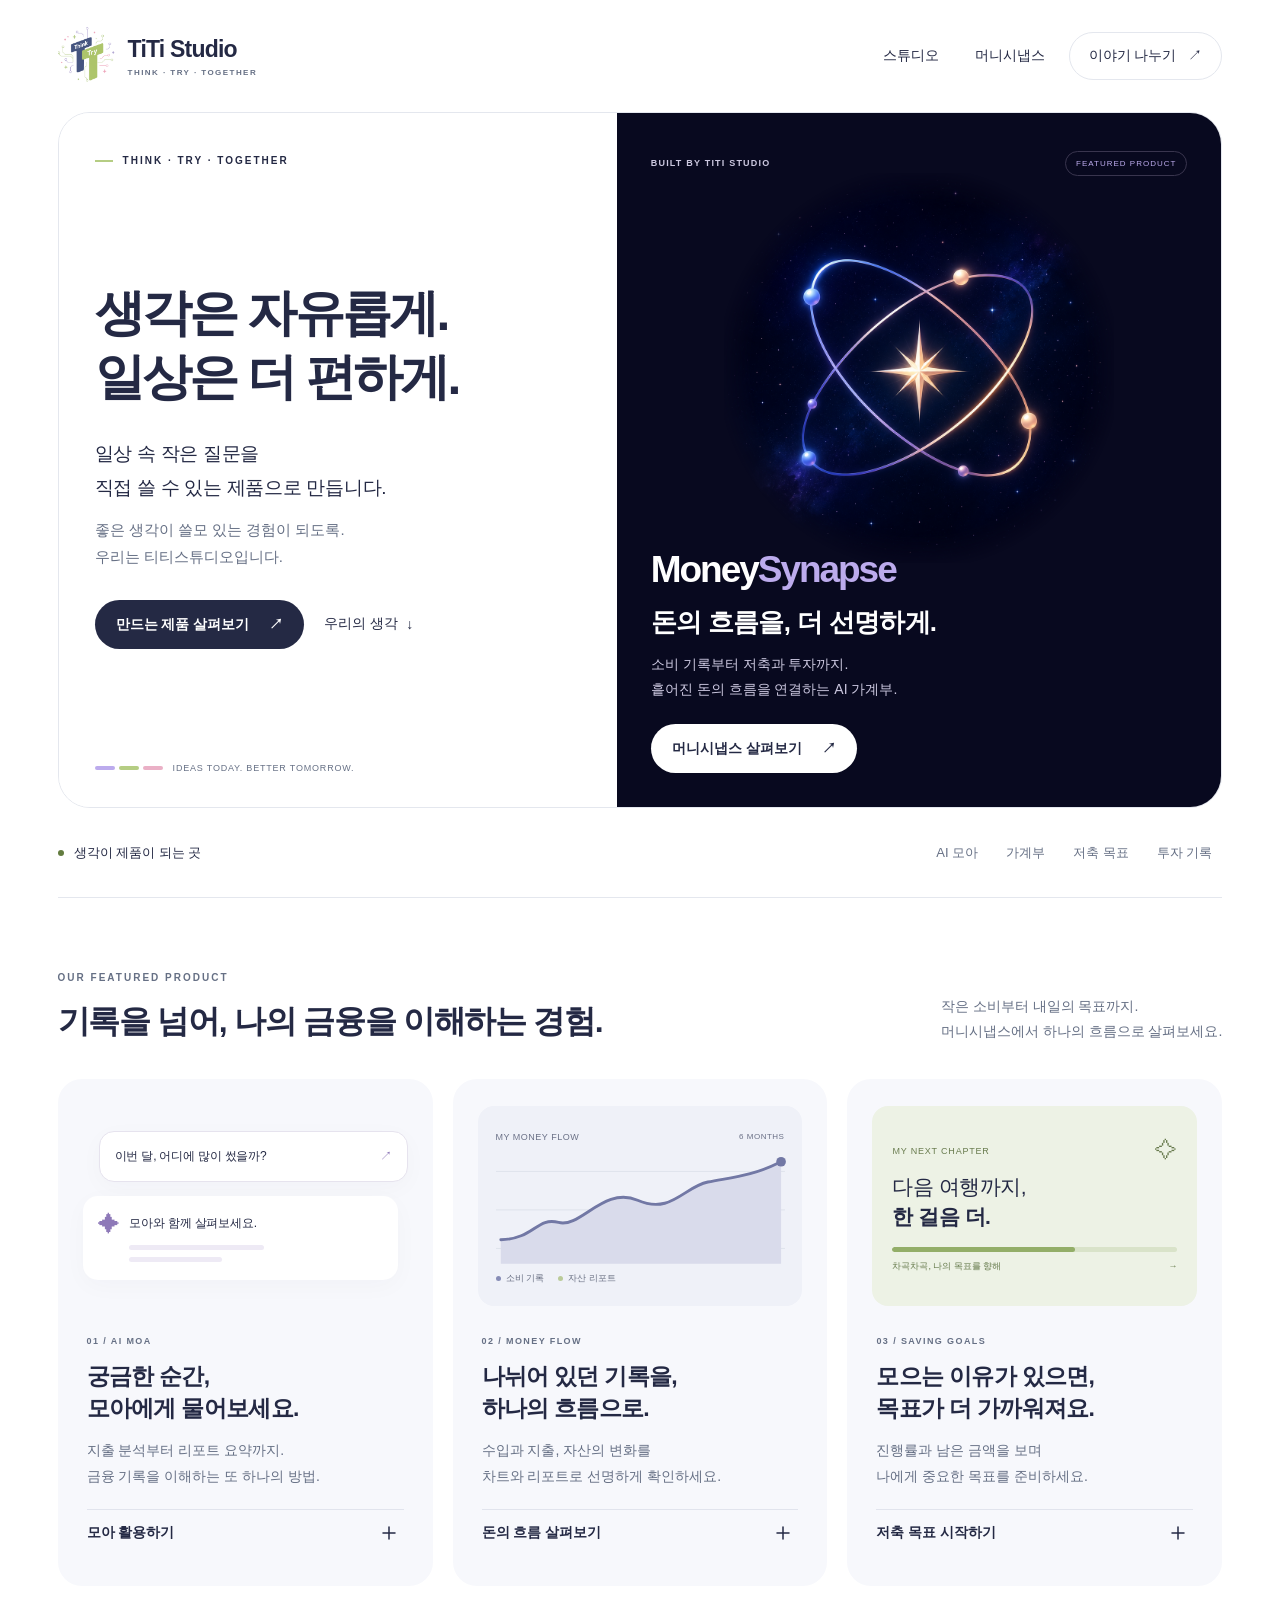
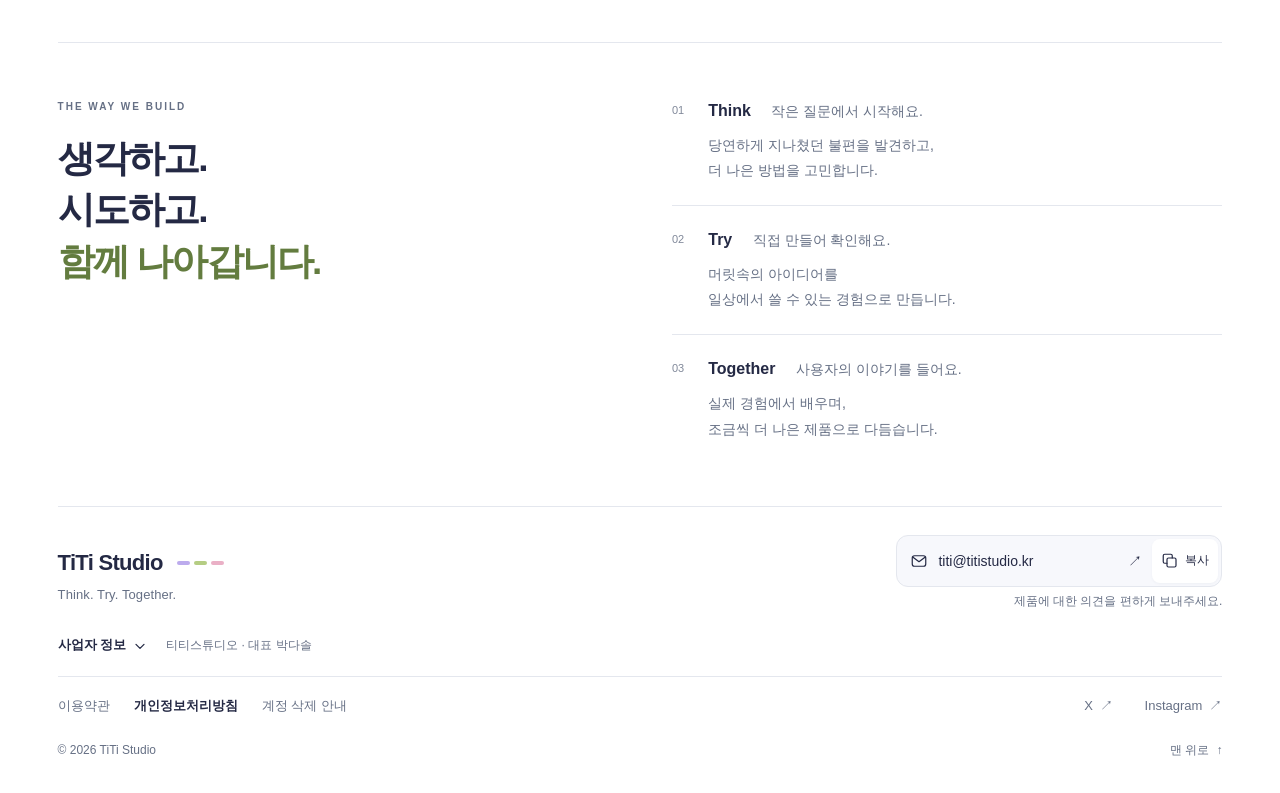
==== commit 18c074d0: "feat(web): redesign TiTiStudio homepage" ====
--- a/index.html
+++ b/index.html
@@ -5,8 +5,11 @@
   <meta name="viewport" content="width=device-width, initial-scale=1">
   <title>TiTi Studio — Think · Try · Together</title>
   <meta name="description" content="일상 속 작은 질문을 직접 쓸 수 있는 제품으로 만듭니다. 티티스튜디오와 AI 가계부 머니시냅스를 만나보세요.">
-  <link rel="stylesheet" href="theme.css">
-  <link rel="stylesheet" href="styles.css">
+  <link rel="stylesheet" href="theme.css?v=20261013-3">
+  <link rel="stylesheet" href="styles.css?v=20261013-3">
+  <link rel="stylesheet" href="footer.css?v=20261013-2">
+  <script src="footer.js?v=20261013-2" defer></script>
+  <script src="site.js?v=20261013-3" defer></script>
 </head>
 <body>
   <a class="skip-link" href="#home">본문으로 이동</a>
@@ -15,13 +18,17 @@
       <span class="studio-mark"><img src="assets/titi-studio-original.png" alt="Think Try 티티스튜디오 로고"></span>
       <span>TiTi Studio<span class="brand-small">THINK · TRY · TOGETHER</span></span>
     </a>
-    <nav aria-label="주 메뉴">
+    <button class="menu-toggle" type="button" aria-controls="primary-nav" aria-expanded="false" aria-label="메뉴 열기" hidden>
+      <span class="menu-toggle__label">메뉴</span>
+      <svg aria-hidden="true" viewBox="0 0 24 24"><path d="M4 8h16"/><path d="M4 16h16"/></svg>
+    </button>
+    <nav class="primary-nav" id="primary-nav" aria-label="주 메뉴">
       <a class="nav-studio" href="#studio">스튜디오</a>
       <a href="#product">머니시냅스</a>
       <a class="nav-pill" href="#contact">이야기 나누기 <span aria-hidden="true">↗</span></a>
     </nav>
   </header>
-  <main id="home">
+  <main id="home" tabindex="-1">
     <section class="hero container" aria-label="스튜디오와 대표 제품 소개">
       <div class="studio-half">
         <p class="eyebrow"><span class="small-rule" aria-hidden="true"></span>THINK · TRY · TOGETHER</p>
@@ -40,7 +47,7 @@
         <div class="product-top"><p class="eyebrow">BUILT BY TITI STUDIO</p><span class="featured-label">FEATURED PRODUCT</span></div>
         <div class="orbit-art"><img src="assets/money-synapse-original.png" alt="머니시냅스의 별빛과 두 개의 궤도 로고"></div>
         <div class="product-copy">
-          <p class="product-name">Money<span>Synapse</span></p>
+          <p class="product-name">Money<wbr><span>Synapse</span></p>
           <h2>돈의 흐름을, 더 선명하게.</h2>
           <p>소비 기록부터 저축과 투자까지.<br>흩어진 돈의 흐름을 연결하는 AI 가계부.</p>
           <a class="button button-white" href="#product">머니시냅스 살펴보기 <span aria-hidden="true">↗</span></a>
@@ -49,59 +56,92 @@
     </section>
     <div class="feature-rail container" aria-label="머니시냅스 주요 기능">
       <p><span class="status-dot" aria-hidden="true"></span>생각이 제품이 되는 곳</p>
-      <div><span>AI 모아</span><span>가계부</span><span>저축 목표</span><span>투자 기록</span></div>
+      <nav class="feature-shortcuts" aria-label="기능 바로가기"><a href="#feature-moa">AI 모아</a><a href="#feature-flow">가계부</a><a href="#feature-goals">저축 목표</a><a href="#feature-flow">투자 기록</a></nav>
     </div>
-    <section class="product-section container" id="product">
+    <section class="product-section container" id="product" tabindex="-1" aria-label="머니시냅스 기능 소개">
       <div class="section-heading">
         <div><p class="eyebrow">OUR FEATURED PRODUCT</p><h2>기록을 넘어,<br class="mobile-only"> 나의 금융을 이해하는 경험.</h2></div>
         <p>작은 소비부터 내일의 목표까지.<br>머니시냅스에서 하나의 흐름으로 살펴보세요.</p>
       </div>
       <div class="feature-grid">
-        <article class="feature-card moa-card">
+        <article class="feature-card moa-card" id="feature-moa" tabindex="-1" aria-labelledby="feature-moa-title">
           <div class="feature-visual" aria-hidden="true"><div class="chat-bubble question">이번 달, 어디에 많이 썼을까?<span>↗</span></div><div class="chat-bubble response"><span class="moa-symbol">✦</span><div><b>모아와 함께 살펴보세요.</b><div class="answer-lines"><i></i><i></i></div></div></div></div>
-          <div class="feature-caption"><span class="feature-index">01 / AI MOA</span><h3>궁금한 순간,<br>모아에게 물어보세요.</h3><p>지출 분석부터 리포트 요약까지.<br>금융 기록을 이해하는 또 하나의 방법.</p></div>
+          <div class="feature-caption"><span class="feature-index">01 / AI MOA</span><h3 id="feature-moa-title">궁금한 순간,<br>모아에게 물어보세요.</h3><p>지출 분석부터 리포트 요약까지.<br>금융 기록을 이해하는 또 하나의 방법.</p>
+            <details class="feature-detail">
+              <summary><span>모아 활용하기</span><svg aria-hidden="true" viewBox="0 0 20 20"><path d="M10 4v12M4 10h12"/></svg></summary>
+              <p>지출이 궁금할 때, 리포트를 빠르게 읽고 싶을 때. 모아의 분석과 요약으로 내 금융 기록을 더 쉽게 이해해 보세요.</p>
+            </details>
+          </div>
         </article>
-        <article class="feature-card flow-card">
+        <article class="feature-card flow-card" id="feature-flow" tabindex="-1" aria-labelledby="feature-flow-title">
           <div class="feature-visual" aria-hidden="true"><div class="chart-title">MY MONEY FLOW<span>6 MONTHS</span></div><svg viewBox="0 0 300 116" role="presentation"><path class="chart-grid" d="M0 20H300M0 60H300M0 100H300"/><path class="area" d="M5 91C40 90 42 67 65 73S112 35 147 50S195 36 220 31S266 25 296 10V116H5Z"/><path class="chart-line" d="M5 91C40 90 42 67 65 73S112 35 147 50S195 36 220 31S266 25 296 10"/><circle cx="296" cy="10" r="5"/></svg><div class="chart-key"><span>소비 기록</span><span>자산 리포트</span></div></div>
-          <div class="feature-caption"><span class="feature-index">02 / MONEY FLOW</span><h3>나뉘어 있던 기록을,<br>하나의 흐름으로.</h3><p>수입과 지출, 자산의 변화를<br>차트와 리포트로 선명하게 확인하세요.</p></div>
+          <div class="feature-caption"><span class="feature-index">02 / MONEY FLOW</span><h3 id="feature-flow-title">나뉘어 있던 기록을,<br>하나의 흐름으로.</h3><p>수입과 지출, 자산의 변화를<br>차트와 리포트로 선명하게 확인하세요.</p>
+            <details class="feature-detail">
+              <summary><span>돈의 흐름 살펴보기</span><svg aria-hidden="true" viewBox="0 0 20 20"><path d="M10 4v12M4 10h12"/></svg></summary>
+              <p>수입·지출과 자산의 변화를 함께 살펴보세요. 차트와 리포트를 통해 나뉘어 있던 기록을 하나의 흐름으로 이해할 수 있어요.</p>
+            </details>
+          </div>
         </article>
-        <article class="feature-card goal-card">
+        <article class="feature-card goal-card" id="feature-goals" tabindex="-1" aria-labelledby="feature-goals-title">
           <div class="feature-visual" aria-hidden="true"><div class="goal-top"><span>MY NEXT CHAPTER</span><span>✧</span></div><div class="goal-word">다음 여행까지,<br><strong>한 걸음 더.</strong></div><div class="goal-track"><i></i></div><div class="goal-label">차곡차곡, 나의 목표를 향해<span>→</span></div></div>
-          <div class="feature-caption"><span class="feature-index">03 / SAVING GOALS</span><h3>모으는 이유가 있으면,<br>목표가 더 가까워져요.</h3><p>진행률과 남은 금액을 보며<br>나에게 중요한 목표를 준비하세요.</p></div>
+          <div class="feature-caption"><span class="feature-index">03 / SAVING GOALS</span><h3 id="feature-goals-title">모으는 이유가 있으면,<br>목표가 더 가까워져요.</h3><p>진행률과 남은 금액을 보며<br>나에게 중요한 목표를 준비하세요.</p>
+            <details class="feature-detail">
+              <summary><span>저축 목표 시작하기</span><svg aria-hidden="true" viewBox="0 0 20 20"><path d="M10 4v12M4 10h12"/></svg></summary>
+              <p>여행처럼 모으고 싶은 목표를 정해 보세요. 목표 금액, 현재 모은 금액, 남은 금액을 보며 차근차근 준비할 수 있어요.</p>
+            </details>
+          </div>
         </article>
       </div>
     </section>
-    <section class="studio-section container" id="studio">
+    <section class="studio-section container" id="studio" tabindex="-1" aria-label="스튜디오 소개">
       <div class="studio-heading"><p class="eyebrow">THE WAY WE BUILD</p><h2>생각하고.<br>시도하고.<br><span>함께 나아갑니다.</span></h2></div>
       <div class="principles"><article><span>01</span><div><h3>Think <em>작은 질문에서 시작해요.</em></h3><p>당연하게 지나쳤던 불편을 발견하고,<br>더 나은 방법을 고민합니다.</p></div></article><article><span>02</span><div><h3>Try <em>직접 만들어 확인해요.</em></h3><p>머릿속의 아이디어를<br>일상에서 쓸 수 있는 경험으로 만듭니다.</p></div></article><article><span>03</span><div><h3>Together <em>사용자의 이야기를 들어요.</em></h3><p>실제 경험에서 배우며,<br>조금씩 더 나은 제품으로 다듬습니다.</p></div></article></div>
     </section>
   </main>
-  <footer class="footer container" id="contact" aria-label="회사 정보 및 문의">
-    <div class="footer-top">
-      <a class="footer-brand" href="#home">TiTi Studio</a>
-      <a class="footer-email" href="mailto:titi@titistudio.kr" aria-label="티티스튜디오에 이메일 문의">titi@titistudio.kr <span aria-hidden="true">↗</span></a>
+  <footer class="titi-footer" id="contact" tabindex="-1" aria-label="회사 정보 및 문의">
+    <div class="titi-footer__main">
+      <div class="titi-footer__identity">
+        <a class="titi-footer__brand" href="#home">TiTi Studio<span class="titi-footer__colors" aria-hidden="true"><i></i><i></i><i></i></span></a>
+        <p class="titi-footer__tagline">Think. Try. Together.</p>
+      </div>
+      <div class="titi-footer__contact">
+        <div class="titi-footer__email-group">
+          <a class="titi-footer__email" href="mailto:titi@titistudio.kr" aria-label="티티스튜디오에 이메일 문의">
+            <svg aria-hidden="true" viewBox="0 0 24 24"><rect x="3" y="5" width="18" height="14" rx="3"/><path d="m4 7 8 6 8-6"/></svg>
+            <span>titi@titistudio.kr</span><span aria-hidden="true">↗</span>
+          </a>
+          <button class="titi-footer__copy" type="button" aria-label="이메일 주소 복사" aria-describedby="footer-copy-status" hidden>
+            <svg class="titi-footer__copy-icon" aria-hidden="true" viewBox="0 0 24 24"><rect x="8" y="8" width="12" height="12" rx="2"/><path d="M15 8V5a2 2 0 0 0-2-2H5a2 2 0 0 0-2 2v8a2 2 0 0 0 2 2h3"/></svg>
+            <svg class="titi-footer__check-icon" aria-hidden="true" viewBox="0 0 24 24"><path d="m5 12 4 4L19 6"/></svg>
+            <span>복사</span>
+          </button>
+        </div>
+        <p class="titi-footer__status" id="footer-copy-status" role="status" aria-live="polite" aria-atomic="true">제품에 대한 의견을 편하게 보내주세요.</p>
+      </div>
     </div>
-    <dl class="footer-business" aria-label="사업자 정보">
-      <div><dt>상호</dt><dd>티티스튜디오</dd></div>
-      <div><dt>대표</dt><dd>박다솔</dd></div>
-      <div><dt>사업자등록번호</dt><dd>116-08-87972</dd></div>
-      <div><dt>통신판매업 신고번호</dt><dd>2026-경기평택-0719</dd></div>
-      <div><dt>주소</dt><dd>경기도 평택시 팽성읍 부용로31번길 24</dd></div>
-      <div><dt>고객지원</dt><dd><a href="tel:+821081651081">010-8165-1081</a></dd></div>
-    </dl>
-    <div class="footer-bottom">
-      <nav class="footer-links" aria-label="정책 및 소셜 링크">
-        <div class="footer-policy-links">
-          <a href="terms/ko.html">이용약관</a>
-          <a class="privacy-link" href="privacy/ko.html">개인정보처리방침</a>
-          <a href="delete-account/ko.html">계정 삭제 안내</a>
-        </div>
-        <div class="footer-social-links">
-          <a href="https://x.com/thinktry_studio" target="_blank" rel="noopener noreferrer">X <span aria-hidden="true">↗</span></a>
-          <a href="https://www.instagram.com/thinktry_studio" target="_blank" rel="noopener noreferrer">Instagram <span aria-hidden="true">↗</span></a>
-        </div>
+    <details class="titi-footer__business">
+      <summary><span class="titi-footer__summary-label">사업자 정보<svg aria-hidden="true" viewBox="0 0 20 20"><path d="m5 8 5 5 5-5"/></svg></span><span class="titi-footer__summary-note">티티스튜디오 · 대표 박다솔</span></summary>
+      <dl class="titi-footer__business-grid">
+        <div><dt>상호</dt><dd>티티스튜디오</dd></div>
+        <div><dt>대표</dt><dd>박다솔</dd></div>
+        <div><dt>사업자등록번호</dt><dd>116-08-87972</dd></div>
+        <div><dt>통신판매업 신고번호</dt><dd>2026-경기평택-0719</dd></div>
+        <div><dt>주소</dt><dd>경기도 평택시 팽성읍 부용로31번길 24</dd></div>
+        <div><dt>고객지원</dt><dd><a href="tel:+821081651081">010-8165-1081</a></dd></div>
+      </dl>
+    </details>
+    <div class="titi-footer__bottom">
+      <nav class="titi-footer__policies" aria-label="이용 정책">
+        <a href="terms/ko.html">이용약관</a>
+        <a class="titi-footer__privacy" href="privacy/ko.html">개인정보처리방침</a>
+        <a href="delete-account/ko.html">계정 삭제 안내</a>
       </nav>
-      <p class="footer-copyright">© 2026 TiTi Studio</p>
+      <nav class="titi-footer__social" aria-label="소셜 미디어">
+        <a href="https://x.com/thinktry_studio" target="_blank" rel="noopener noreferrer">X <span aria-hidden="true">↗</span></a>
+        <a href="https://www.instagram.com/thinktry_studio" target="_blank" rel="noopener noreferrer">Instagram <span aria-hidden="true">↗</span></a>
+      </nav>
+      <p class="titi-footer__copyright">© 2026 TiTi Studio</p>
+      <a class="titi-footer__top" href="#home">맨 위로 <span aria-hidden="true">↑</span></a>
     </div>
   </footer>
 </body>
--- a/theme.css
+++ b/theme.css
@@ -1,4 +1,4 @@
-/* Gallery Split — selected hybrid direction. Logo files remain unchanged. */
+/* Gallery Split — shared brand tokens. Original logo assets stay unchanged. */
 :root {
   --gs-white: #FFFFFF;
   --gs-soft-white: #F7F8FC;
@@ -13,14 +13,26 @@
   --gs-lime-text: #637C3F;
   --gs-font: -apple-system, BlinkMacSystemFont, 'Apple SD Gothic Neo', 'Noto Sans KR', sans-serif;
   --gs-content-max: 1280px;
-  --gs-page-gutter: 64px;
-  --gs-hero-radius: 32px;
-  --gs-card-radius: 24px;
+  --gs-page-gutter: 20px;
+  --gs-hero-radius: 24px;
+  --gs-card-radius: 20px;
   --gs-button-radius: 999px;
-  --gs-title: clamp(40px, 3.9vw, 56px);
-  --gs-body-size: 16px;
+  --gs-title: clamp(1.875rem, 7.7vw, 2.5rem);
+  --gs-body-size: 1rem;
   --gs-studio-width: 48%;
   --gs-product-width: 52%;
 }
-@media(max-width:1100px){:root{--gs-page-gutter:32px;--gs-title:clamp(36px,3.9vw,48px)}}
-@media(max-width:900px){:root{--gs-page-gutter:24px;--gs-title:clamp(32px,8.2vw,40px);--gs-hero-radius:24px;--gs-card-radius:20px}}
+@media (min-width: 37.5em) {
+  :root { --gs-page-gutter: 28px; }
+}
+@media (min-width: 43.75em) {
+  :root { --gs-title: clamp(1.875rem, 3.65vw, 2.5rem); }
+}
+@media (min-width: 68.75em) {
+  :root {
+    --gs-page-gutter: clamp(32px, 4.5vw, 64px);
+    --gs-title: clamp(2.5rem, 3.9vw, 3.5rem);
+    --gs-hero-radius: 32px;
+    --gs-card-radius: 24px;
+  }
+}
--- a/styles.css
+++ b/styles.css
@@ -1,247 +1,212 @@
-*{box-sizing:border-box}
-html{scroll-behavior:smooth;scroll-padding-top:24px}
-body{margin:0;background:var(--gs-white);color:var(--gs-ink);font-family:var(--gs-font);-webkit-font-smoothing:antialiased}
-h1,h2,h3,p{margin:0}
-a{color:inherit;text-decoration:none}
-img{display:block;max-width:100%}
-button,a{-webkit-tap-highlight-color:transparent}
-a:focus-visible{outline:3px solid #8871B6;outline-offset:6px}
-p,h1,h2,h3{word-break:keep-all;overflow-wrap:break-word}
-.container{max-width:var(--gs-content-max);width:calc(100% - 2*var(--gs-page-gutter));margin-inline:auto}
-.header{height:112px;display:flex;align-items:center;justify-content:space-between;gap:24px}
-.brand{display:flex;align-items:center;gap:12px;font-size:23px;font-weight:720;letter-spacing:-.8px}
-.brand-small{display:block;font-size:8px;letter-spacing:1.45px;font-weight:600;margin-top:5px;color:var(--gs-body)}
-.studio-mark{display:block;position:relative;width:58px;height:62px;overflow:hidden;flex:none}
-.studio-mark img{position:absolute;max-width:none;width:91px;height:91px;left:-18px;top:-13px;object-fit:contain}
-.header nav{display:flex;align-items:center;gap:34px;font-size:14px;font-weight:550}
-.header nav a{padding-block:12px}
-.header nav .nav-pill{border:1px solid var(--gs-divider);border-radius:999px;padding:12px 19px;display:flex;gap:16px}
-.hero{display:grid;grid-template-columns:var(--gs-studio-width) var(--gs-product-width);border:1px solid var(--gs-divider);border-radius:var(--gs-hero-radius);overflow:hidden;min-height:694px}
-.studio-half{padding:43px 42px 35px;display:flex;flex-direction:column;background:var(--gs-white)}
-.eyebrow{display:flex;align-items:center;gap:10px;font-size:10px;line-height:1.6;letter-spacing:2px;font-weight:650}
-.small-rule{display:inline-block;width:22px;height:2px;background:var(--gs-lime)}
-.studio-copy{margin:auto 0;padding:53px 0 46px}
-.studio-copy h1{font-size:var(--gs-title);line-height:1.24;font-weight:730;letter-spacing:-.065em;white-space:nowrap}
-.lead{margin-top:28px;font-size:19px;line-height:1.75;letter-spacing:-.55px}
-.intro-detail{font-size:15px;line-height:1.8;color:var(--gs-body);margin-top:14px}
-.studio-actions{display:flex;align-items:center;gap:20px;flex-wrap:wrap;margin-top:34px}
-.button{display:inline-flex;align-items:center;justify-content:center;gap:24px;min-height:48px;padding:15px 22px;border-radius:var(--gs-button-radius);font-size:14px;font-weight:600;line-height:1.4;transition:background-color .18s ease}
-.button-dark{background:var(--gs-ink);color:var(--gs-white)}
-.button-dark:hover{background:#3B4162}
-.button-white{background:var(--gs-white);color:var(--gs-ink)}
-.button-white:hover{background:#EFEAF9}
-.text-link{font-size:13px;display:inline-flex;gap:13px;align-items:center;padding:12px 0;font-weight:550}
-.studio-foot{display:flex;align-items:center;gap:14px;flex-wrap:wrap}
-.studio-foot>span{font-size:9px;letter-spacing:1.2px;color:var(--gs-body)}
-.color-rail{display:flex;gap:5px}
-.color-rail i{display:block;width:20px;height:4px;border-radius:5px;background:var(--gs-lilac)}
-.color-rail i:nth-child(2){background:var(--gs-lime)}
-.color-rail i:nth-child(3){background:var(--gs-rose)}
-.product-half{background:var(--gs-cosmic-navy);color:var(--gs-white);padding:41px 38px 35px;position:relative;display:flex;flex-direction:column;isolation:isolate}
-.product-top{display:flex;justify-content:space-between;align-items:center;gap:12px;position:relative;z-index:1}
-.product-top .eyebrow{color:var(--gs-body-dark);font-size:9px;letter-spacing:1.6px}
-.featured-label{font-size:8px;letter-spacing:1px;color:var(--gs-lilac);border:1px solid #39354E;border-radius:999px;padding:7px 10px;white-space:nowrap}
-.orbit-art{width:100%;max-width:400px;aspect-ratio:1;margin:-5px auto -24px;position:relative}
-.orbit-art img{width:100%;height:auto;aspect-ratio:1;object-fit:contain;mask-image:radial-gradient(circle at center,#000 60%,transparent 73%);-webkit-mask-image:radial-gradient(circle at center,#000 60%,transparent 73%)}
-.product-copy{position:relative;margin-top:auto}
-.product-name{font-size:37px;line-height:1.2;letter-spacing:-1.9px;font-weight:670}
-.product-name span{color:var(--gs-lilac)}
-.product-copy h2{font-size:26px;line-height:1.4;letter-spacing:-1px;margin-top:13px;font-weight:650}
-.product-copy>p:not(.product-name){color:var(--gs-body-dark);font-size:14px;line-height:1.8;margin-top:11px}
-.product-copy .button{margin-top:23px}
-.feature-rail{display:flex;align-items:center;justify-content:space-between;gap:24px;min-height:95px;border-bottom:1px solid var(--gs-divider);font-size:12px}
-.feature-rail>p{display:flex;align-items:center;gap:10px;font-size:13px;font-weight:550}
-.status-dot{width:6px;height:6px;border-radius:50%;background:var(--gs-lime-text)}
-.feature-rail>div{display:flex;gap:25px;color:var(--gs-body)}
-.feature-rail>div span+span:before{content:'·';margin-right:25px;color:#A3A7B2}
-.product-section{padding-block:75px 58px}
-.section-heading{display:flex;align-items:flex-end;justify-content:space-between;gap:36px;margin-bottom:34px}
-.section-heading .eyebrow{color:var(--gs-body);font-size:9px}
-.section-heading h2{font-size:32px;line-height:1.4;letter-spacing:-1.45px;margin-top:14px;font-weight:660}
-.section-heading>p{font-size:14px;line-height:1.8;color:var(--gs-body)}
-.feature-grid{display:grid;grid-template-columns:repeat(3,minmax(0,1fr));gap:20px}
-.feature-card{border-radius:var(--gs-card-radius);overflow:hidden;background:var(--gs-soft-white)}
-.feature-visual{margin:26px 25px 0;min-height:182px;display:flex;flex-direction:column;justify-content:center}
-.feature-caption{padding:28px 28px 32px}
-.feature-index{font-size:9px;font-weight:600;letter-spacing:1.5px;color:var(--gs-body)}
-.feature-caption h3{font-size:23px;font-weight:650;line-height:1.4;letter-spacing:-.75px;margin-top:13px}
-.feature-caption p{font-size:14px;line-height:1.8;color:var(--gs-body);margin-top:15px}
-.chat-bubble{border-radius:15px;background:var(--gs-white);box-shadow:0 6px 24px #24294407;font-size:12px;letter-spacing:-.2px}
-.question{padding:15px;display:flex;justify-content:space-between;gap:10px;margin-left:24px;border:1px solid #E6E3EE}
-.question>span{color:#8E79B8}
-.response{display:flex;align-items:flex-start;gap:12px;padding:19px 17px;margin-top:14px;margin-right:16px}
-.response b{font-size:12px;font-weight:500}
-.moa-symbol{font-size:22px;color:#8E79B8;line-height:1}
-.answer-lines{margin-top:12px}
-.answer-lines i{display:block;width:135px;height:5px;background:#EEEAF5;border-radius:10px}
-.answer-lines i+i{width:93px;margin-top:7px}
-.flow-card .feature-visual{background:#EFF1F8;border-radius:16px;padding:19px 18px 14px}
-.chart-title{display:flex;align-items:center;justify-content:space-between;font-size:9px;letter-spacing:.5px;color:#6A7086}
-.chart-title span{font-size:7px}
-.flow-card svg{width:100%;height:112px;overflow:visible;display:block;margin-top:10px}
-.chart-grid{stroke:#DEE2EC;stroke-width:1;fill:none}
-.area{fill:#D9DBEB}
-.chart-line{stroke:#7278A5;stroke-width:3;fill:none;stroke-linecap:round}
-.flow-card circle{fill:#7278A5}
-.chart-key{display:flex;gap:14px;font-size:9px;color:#686F82;margin-top:8px}
-.chart-key span::before{content:'';display:inline-block;width:5px;height:5px;background:#868CB6;border-radius:50%;margin-right:5px}
-.chart-key span:nth-child(2)::before{background:#BACB99}
-.goal-card .feature-visual{padding:17px 20px 13px;background:#EDF2E5;border-radius:16px}
-.goal-top{display:flex;align-items:center;justify-content:space-between;font-size:8px;letter-spacing:.8px;color:#687B4E}
-.goal-top span+span{font-size:22px;line-height:1}
-.goal-word{font-size:21px;line-height:1.3;letter-spacing:-.5px;margin-top:10px}
-.goal-word strong{font-weight:600}
-.goal-track{height:5px;margin-top:16px;border-radius:10px;background:#D9E3C9;overflow:hidden}
-.goal-track i{display:block;width:64%;height:100%;background:#93AE68;border-radius:10px}
-.goal-label{display:flex;align-items:center;justify-content:space-between;font-size:9px;color:#637849;margin-top:8px}
-.concept-note{font-size:10px;color:var(--gs-body);margin-top:14px;text-align:right;line-height:1.6}
-.studio-section{display:grid;grid-template-columns:1fr 1fr;gap:64px;padding:56px 0 65px;border-top:1px solid var(--gs-divider)}
-.studio-heading .eyebrow{font-size:9px;color:var(--gs-body)}
-.studio-heading h2{font-size:37px;line-height:1.4;letter-spacing:-1.7px;margin-top:19px;font-weight:650}
-.studio-heading h2 span{color:var(--gs-lime-text)}
-.principles article{display:flex;gap:24px;padding:19px 0;border-bottom:1px solid var(--gs-divider)}
-.principles article:first-child{padding-top:0}
-.principles article:last-child{border:0;padding-bottom:0}
-.principles article>span{font-size:11px;padding-top:5px;color:#81899A}
-.principles h3{font-size:16px;font-weight:600;line-height:1.5}
-.principles h3 em{font-style:normal;font-size:14px;color:var(--gs-body);margin-left:16px;font-weight:400}
-.principles p{font-size:13px;color:var(--gs-body);line-height:1.7;margin-top:8px}
-.mobile-only{display:none}
-
-@media(min-width:1500px){.hero{min-height:716px}
-.orbit-art{max-width:420px}
-}
-
-@media(max-width:1100px){.header{height:100px}
-.header nav{gap:22px}
-.studio-half{padding:32px 28px}
-.studio-copy{padding-block:48px}
-.lead{font-size:17px}
-.intro-detail{font-size:14px}
-.studio-actions{gap:12px}
-.button{font-size:13px;padding:14px 17px;gap:14px}
-.product-half{padding:32px 28px}
-.product-top{flex-wrap:wrap}
-.featured-label{display:none}
-.orbit-art{margin:4px auto 0}
-.product-name{font-size:33px}
-.product-copy h2{font-size:23px}
-.hero{min-height:650px}
-.studio-foot>span{font-size:8px}
-.section-heading h2{font-size:27px}
-.section-heading>p{font-size:12px}
-.feature-visual{margin:21px 17px 0}
-.feature-caption{padding:25px 22px}
-.feature-caption h3{font-size:21px}
-.feature-caption p{font-size:13px}
-.question{font-size:10px;margin-left:6px;padding:13px}
-.response{margin-right:0;padding:17px 13px}
-.response b{font-size:10px}
-.answer-lines i{width:110px}
-.section-heading{gap:20px}
-.studio-section{gap:40px}
-.principles h3 em{display:block;margin:3px 0 0}
-.studio-heading h2{font-size:33px}
-}
-
-@media(max-width:900px){.header{height:87px;gap:12px}
-.brand{gap:7px;font-size:19px}
-.brand-small{display:none}
-.studio-mark{width:40px;height:47px}
-.studio-mark img{width:71px;height:71px;left:-15px;top:-11px}
-.header nav{gap:0;font-size:12px}
-.header nav .nav-studio,.header nav .nav-pill{display:none}
-.header nav a{padding:12px 0}
-.hero{grid-template-columns:1fr;min-height:0}
-.studio-half{padding:29px 23px 24px}
-.eyebrow{font-size:8px;letter-spacing:1.4px}
-.small-rule{width:16px}
-.studio-copy{margin:0;padding:29px 0 26px}
-.studio-copy h1{letter-spacing:-.055em;font-size:var(--gs-title)}
-.lead{font-size:16px;line-height:1.75;margin-top:20px}
-.intro-detail{font-size:13px;line-height:1.8;margin-top:10px}
-.studio-actions{margin-top:23px;gap:9px}
-.button{min-height:48px;font-size:12px;padding:13px 17px;gap:15px}
-.text-link{font-size:11px;gap:7px}
-.studio-foot{gap:10px}
-.studio-foot>span{font-size:7px;letter-spacing:.55px}
-.color-rail{gap:4px}
-.color-rail i{width:14px;height:3px}
-.product-half{padding:26px 23px 30px}
-.product-top .eyebrow{font-size:8px;letter-spacing:1.3px}
-.orbit-art{width:100%;max-width:360px;margin:2px auto -8px}
-.product-name{font-size:30px;letter-spacing:-1.4px}
-.product-copy h2{font-size:21px;letter-spacing:-.8px;margin-top:11px}
-.product-copy>p:not(.product-name){font-size:13px;line-height:1.8;margin-top:10px}
-.product-copy .button{margin-top:20px}
-.feature-rail{align-items:flex-start;flex-direction:column;justify-content:center;gap:13px;padding:22px 0;min-height:0}
-.feature-rail>p{font-size:12px}
-.feature-rail>div{gap:14px;font-size:11px;flex-wrap:wrap}
-.feature-rail>div span+span:before{margin-right:14px}
-.product-section{padding:44px 0 32px}
-.section-heading{display:block;margin-bottom:25px}
-.section-heading h2{font-size:26px;line-height:1.4;letter-spacing:-1.2px;margin-top:12px}
-.section-heading>p{margin-top:16px;font-size:14px}
-.mobile-only{display:inline}
-.feature-grid{grid-template-columns:1fr;gap:16px}
-.feature-visual{margin:22px 22px 0;min-height:165px}
-.feature-caption{padding:24px}
-.feature-caption h3{font-size:24px}
-.feature-caption p{font-size:15px}
-.question{font-size:12px;margin-left:19px;padding:15px}
-.response{padding:19px 16px;margin-right:10px}
-.response b{font-size:12px}
-.answer-lines i{width:135px}
-.concept-note{text-align:left;font-size:10px;margin-top:13px}
-.studio-section{grid-template-columns:1fr;gap:30px;padding:34px 0 40px}
-.studio-heading h2{font-size:30px;line-height:1.35}
-.principles h3 em{display:inline;margin-left:11px;font-size:12px}
-.principles article{gap:16px;padding:20px 0}
-.principles p{font-size:14px}
-}
-
-@media(max-width:360px){.studio-half,.product-half{padding-inline:19px}
-.studio-copy h1{font-size:29px}
-.studio-actions{flex-direction:column;align-items:flex-start;gap:4px}
-.product-name{font-size:26px}
-.product-copy h2{font-size:18px}
-.product-copy>p:not(.product-name){font-size:12px}
-.section-heading h2{font-size:23px}
-.principles h3 em{display:block;margin-left:0}
-.brand{font-size:17px}
-.header nav{font-size:11px}
-.studio-foot>span{font-size:6px}
-}
-
-@media(prefers-reduced-motion:reduce){html{scroll-behavior:auto}
-*{animation:none!important;transition:none!important}
-}
-
-
-.skip-link{position:absolute;top:-100px;left:24px;padding:14px 20px;background:white;z-index:20}
-.skip-link:focus{top:12px}
-
-/* Compact homepage footer */
-.footer{padding:24px 0;border-top:1px solid var(--gs-divider);color:var(--gs-body)}
-.footer-top{display:flex;align-items:center;justify-content:space-between;gap:12px;flex-wrap:wrap}
-.footer-brand{display:inline-flex;align-items:center;min-height:44px;font-size:18px;font-weight:700;letter-spacing:-.5px;color:var(--gs-ink)}
-.footer-email{display:inline-flex;align-items:center;min-height:44px;gap:12px;font-size:13px;font-weight:500;color:var(--gs-ink)}
-.footer-business{display:flex;flex-wrap:wrap;gap:4px 20px;max-width:1000px;margin:10px 0 12px;font-size:12px;line-height:1.8}
-.footer-business>div{display:flex;align-items:baseline;gap:6px;min-width:0}
-.footer-business dt{flex:none}
-.footer-business dd{margin:0;word-break:keep-all;overflow-wrap:anywhere}
-.footer-bottom{display:flex;justify-content:space-between;align-items:center;gap:12px 24px;flex-wrap:wrap}
-.footer-links{display:flex;align-items:center;flex-wrap:wrap;gap:0 20px;font-size:12px}
-.footer-links>div{display:flex;align-items:center;flex-wrap:wrap;gap:0 20px}
-.footer-links a{display:inline-flex;align-items:center;gap:4px;min-height:44px}
-.footer-links .privacy-link{font-weight:600;color:var(--gs-ink)}
-.footer-copyright{font-size:11px;line-height:1.7;white-space:nowrap}
-.footer a:hover{color:var(--gs-ink);text-decoration:underline;text-underline-offset:4px}
-@media(max-width:600px){
-  .footer{padding:20px 0 24px}
-  .footer-brand{font-size:17px}
-  .footer-email{font-size:12px;gap:8px}
-  .footer-business{gap:5px 16px;margin:8px 0 10px}
-  .footer-links,.footer-links>div{gap:0 16px}
-  .footer-bottom{align-items:flex-start;flex-direction:column;gap:6px}
-}
+* { box-sizing: border-box; }
+html { scroll-behavior: smooth; scroll-padding-top: 24px; }
+body { margin: 0; background: var(--gs-white); color: var(--gs-ink); font-family: var(--gs-font); -webkit-font-smoothing: antialiased; }
+h1, h2, h3, p { margin: 0; word-break: keep-all; overflow-wrap: anywhere; }
+a { color: inherit; text-decoration: none; }
+img { display: block; max-width: 100%; }
+button, a, summary { -webkit-tap-highlight-color: transparent; touch-action: manipulation; }
+button { font: inherit; color: inherit; }
+[hidden] { display: none !important; }
+:is(a, button, summary):focus-visible { outline: 3px solid #8871b6; outline-offset: 4px; border-radius: 6px; }
+[tabindex="-1"]:focus { outline: none; }
+.container { max-width: var(--gs-content-max); width: calc(100% - 2 * var(--gs-page-gutter)); margin-inline: auto; }
+.container > *, .hero > *, .feature-card > *, .studio-copy > *, .principles article > div { min-width: 0; }
+.skip-link { position: absolute; top: -100px; left: 20px; padding: 14px 20px; background: white; z-index: 20; }
+.skip-link:focus { top: 12px; }
+
+/* All navigation remains available without JavaScript. */
+.header { display: grid; grid-template-columns: minmax(0, 1fr) auto; align-items: center; gap: 0 16px; min-height: 80px; padding-block: 14px; }
+.brand { display: inline-flex; align-items: center; justify-self: start; gap: 7px; min-height: 48px; font-size: 1.1875rem; font-weight: 720; letter-spacing: -.6px; }
+.brand-small { display: none; }
+.studio-mark { display: block; position: relative; width: 40px; height: 47px; overflow: hidden; flex: none; }
+.studio-mark img { position: absolute; max-width: none; width: 71px; height: 71px; left: -15px; top: -11px; object-fit: contain; }
+.menu-toggle { display: inline-flex; align-items: center; justify-content: center; gap: 8px; min-height: 48px; min-width: 48px; padding: 10px 12px; border: 1px solid var(--gs-divider); border-radius: 12px; background: var(--gs-white); font-size: .8125rem; cursor: pointer; }
+.menu-toggle svg { width: 20px; height: 20px; fill: none; stroke: currentColor; stroke-width: 1.6; stroke-linecap: round; }
+.menu-toggle path { transform-origin: center; transition: transform .18s ease; }
+.menu-toggle[aria-expanded="true"] path:first-child { transform: translateY(4px) rotate(45deg); }
+.menu-toggle[aria-expanded="true"] path:last-child { transform: translateY(-4px) rotate(-45deg); }
+.primary-nav { display: grid; grid-template-columns: 1fr; grid-column: 1 / -1; gap: 4px; margin-top: 12px; padding: 8px; border: 1px solid var(--gs-divider); border-radius: 16px; background: var(--gs-soft-white); font-size: .9375rem; font-weight: 550; }
+.primary-nav a { display: flex; align-items: center; justify-content: space-between; gap: 12px; min-height: 48px; padding: 10px 14px; border-radius: 9px; }
+.primary-nav .nav-pill { color: #655080; background: #ede9f5; }
+
+/* Small screens: readable, single-column hero with an undistorted logo. */
+.hero { display: grid; grid-template-columns: minmax(0, 1fr); border: 1px solid var(--gs-divider); border-radius: var(--gs-hero-radius); overflow: hidden; }
+.studio-half { display: flex; flex-direction: column; padding: 28px 22px 24px; background: var(--gs-white); }
+.eyebrow { display: flex; flex-wrap: wrap; align-items: center; gap: 10px; font-size: .5625rem; line-height: 1.6; letter-spacing: 1.5px; font-weight: 650; }
+.small-rule { width: 18px; height: 2px; background: var(--gs-lime); flex: none; }
+.studio-copy { margin-block: auto; padding: 30px 0; }
+.studio-copy h1 { font-size: var(--gs-title); line-height: 1.28; font-weight: 730; letter-spacing: -.055em; }
+.lead { margin-top: 22px; font-size: 1rem; line-height: 1.75; letter-spacing: -.3px; }
+.intro-detail { font-size: .875rem; line-height: 1.8; color: var(--gs-body); margin-top: 12px; }
+.studio-actions { display: flex; align-items: center; flex-wrap: wrap; gap: 8px 14px; margin-top: 24px; }
+.button { display: inline-flex; align-items: center; justify-content: center; gap: 14px; min-height: 48px; max-width: 100%; padding: 13px 17px; border-radius: var(--gs-button-radius); font-size: .8125rem; font-weight: 600; line-height: 1.5; transition: background-color .18s ease, transform .18s ease; }
+.button > span { flex: none; }
+.button-dark { background: var(--gs-ink); color: var(--gs-white); }
+.button-white { background: var(--gs-white); color: var(--gs-ink); }
+.text-link { display: inline-flex; align-items: center; gap: 8px; min-height: 48px; padding-block: 12px; font-size: .8125rem; font-weight: 550; }
+.studio-foot { display: flex; align-items: center; gap: 10px; flex-wrap: wrap; }
+.studio-foot > span { font-size: .5rem; line-height: 1.5; letter-spacing: .6px; color: var(--gs-body); }
+.color-rail { display: flex; gap: 4px; }
+.color-rail i { display: block; width: 15px; height: 3px; border-radius: 5px; background: var(--gs-lilac); }
+.color-rail i:nth-child(2) { background: var(--gs-lime); }
+.color-rail i:nth-child(3) { background: var(--gs-rose); }
+.product-half { background: var(--gs-cosmic-navy); color: var(--gs-white); padding: 26px 22px 30px; position: relative; display: flex; flex-direction: column; isolation: isolate; }
+.product-top { display: flex; flex-wrap: wrap; justify-content: space-between; align-items: center; gap: 10px; }
+.product-top .eyebrow { color: var(--gs-body-dark); font-size: .5625rem; letter-spacing: 1.2px; }
+.featured-label { display: none; font-size: .5rem; letter-spacing: 1px; color: var(--gs-lilac); border: 1px solid #39354e; border-radius: 999px; padding: 7px 10px; }
+.orbit-art { width: 100%; max-width: 340px; aspect-ratio: 1; margin: 2px auto 0; }
+.orbit-art img { width: 100%; height: auto; aspect-ratio: 1; object-fit: contain; mask-image: radial-gradient(circle at center, #000 60%, transparent 73%); -webkit-mask-image: radial-gradient(circle at center, #000 60%, transparent 73%); }
+.product-copy { position: relative; margin-top: auto; }
+.product-name { font-size: clamp(1.625rem, 7vw, 2.125rem); line-height: 1.2; letter-spacing: -.055em; font-weight: 670; }
+.product-name span { color: var(--gs-lilac); }
+.product-copy h2 { font-size: 1.3125rem; line-height: 1.4; letter-spacing: -.7px; margin-top: 12px; font-weight: 650; }
+.product-copy > p:not(.product-name) { color: var(--gs-body-dark); font-size: .875rem; line-height: 1.8; margin-top: 11px; }
+.product-copy .button { margin-top: 22px; }
+
+.feature-rail { display: flex; flex-wrap: wrap; align-items: center; justify-content: space-between; gap: 10px 24px; padding-block: 18px; border-bottom: 1px solid var(--gs-divider); }
+.feature-rail > p { display: flex; align-items: center; gap: 10px; font-size: .8125rem; font-weight: 550; }
+.status-dot { width: 6px; height: 6px; border-radius: 50%; background: var(--gs-lime-text); flex: none; }
+.feature-shortcuts { display: flex; flex-wrap: wrap; align-items: center; gap: 4px; }
+.feature-shortcuts a { display: inline-flex; align-items: center; justify-content: center; min-height: 44px; padding: 8px 10px; border-radius: 999px; color: var(--gs-body); font-size: .8125rem; transition: background .18s ease; }
+
+.product-section { padding-block: 44px 40px; }
+.section-heading { display: grid; gap: 16px; margin-bottom: 26px; }
+.section-heading .eyebrow { color: var(--gs-body); }
+.section-heading h2 { font-size: clamp(1.5rem, 5.5vw, 2rem); line-height: 1.45; letter-spacing: -.04em; margin-top: 12px; font-weight: 660; }
+.section-heading > p { font-size: .875rem; line-height: 1.8; color: var(--gs-body); }
+.feature-grid { display: grid; grid-template-columns: minmax(0, 1fr); gap: 18px; align-items: start; }
+.feature-card { display: flex; flex-direction: column; border: 1px solid transparent; border-radius: var(--gs-card-radius); background: var(--gs-soft-white); min-width: 0; transition: border-color .18s ease; }
+.feature-visual { margin: 22px 22px 0; min-height: 165px; display: flex; flex-direction: column; justify-content: center; }
+.feature-caption { display: flex; flex-direction: column; flex: 1; padding: 24px; }
+.feature-index { font-size: .5625rem; font-weight: 600; line-height: 1.6; letter-spacing: 1.4px; color: var(--gs-body); }
+.feature-caption h3 { font-size: 1.5rem; font-weight: 650; line-height: 1.4; letter-spacing: -.7px; margin-top: 12px; }
+.feature-caption > p { font-size: .9375rem; line-height: 1.8; color: var(--gs-body); margin-top: 14px; }
+.chat-bubble { border-radius: 15px; background: var(--gs-white); box-shadow: 0 6px 24px #24294407; font-size: .75rem; line-height: 1.6; letter-spacing: -.2px; }
+.question { padding: 15px; display: flex; justify-content: space-between; gap: 10px; margin-left: 16px; border: 1px solid #e6e3ee; overflow-wrap: anywhere; }
+.question > span { color: #8e79b8; flex: none; }
+.response { display: flex; align-items: flex-start; gap: 10px; padding: 18px 15px; margin-top: 14px; margin-right: 10px; }
+.response > div { min-width: 0; }
+.response b { font-size: .75rem; font-weight: 500; overflow-wrap: anywhere; }
+.moa-symbol { font-size: 1.375rem; color: #8e79b8; line-height: 1; }
+.answer-lines { margin-top: 12px; }
+.answer-lines i { display: block; width: 135px; max-width: 100%; height: 5px; background: #eeeaf5; border-radius: 10px; }
+.answer-lines i + i { width: 93px; margin-top: 7px; }
+.flow-card .feature-visual { background: #eff1f8; border-radius: 16px; padding: 19px 18px 14px; }
+.chart-title { display: flex; flex-wrap: wrap; align-items: center; justify-content: space-between; gap: 8px; font-size: .5625rem; letter-spacing: .5px; color: #6a7086; }
+.chart-title span { font-size: .5rem; }
+.flow-card .feature-visual svg { width: 100%; height: 112px; overflow: visible; display: block; margin-top: 10px; }
+.chart-grid { stroke: #dee2ec; stroke-width: 1; fill: none; }
+.area { fill: #d9dbeb; }
+.chart-line { stroke: #7278a5; stroke-width: 3; fill: none; stroke-linecap: round; }
+.flow-card circle { fill: #7278a5; }
+.chart-key { display: flex; flex-wrap: wrap; gap: 8px 14px; font-size: .5625rem; color: #686f82; margin-top: 8px; }
+.chart-key span::before { content: ''; display: inline-block; width: 5px; height: 5px; background: #868cb6; border-radius: 50%; margin-right: 5px; }
+.chart-key span:nth-child(2)::before { background: #bacb99; }
+.goal-card .feature-visual { padding: 17px 20px 15px; background: #edf2e5; border-radius: 16px; }
+.goal-top { display: flex; flex-wrap: wrap; align-items: center; justify-content: space-between; gap: 8px; font-size: .5625rem; letter-spacing: .8px; color: #687b4e; }
+.goal-top span + span { font-size: 1.375rem; line-height: 1; }
+.goal-word { font-size: 1.3125rem; line-height: 1.4; letter-spacing: -.5px; margin-top: 10px; }
+.goal-word strong { font-weight: 600; }
+.goal-track { height: 5px; margin-top: 16px; border-radius: 10px; background: #d9e3c9; overflow: hidden; }
+.goal-track i { display: block; width: 64%; height: 100%; background: #93ae68; border-radius: 10px; }
+.goal-label { display: flex; align-items: center; justify-content: space-between; gap: 10px; font-size: .5625rem; color: #637849; margin-top: 8px; }
+.feature-detail { margin-top: auto; padding-top: 20px; }
+.feature-detail summary { padding-right: 5px; display: flex; align-items: center; justify-content: space-between; gap: 12px; min-height: 48px; border-top: 1px solid #e1e4ed; font-size: .875rem; font-weight: 600; cursor: pointer; list-style: none; }
+.feature-detail summary::-webkit-details-marker { display: none; }
+.feature-detail summary svg { width: 20px; height: 20px; flex: none; stroke: currentColor; stroke-width: 1.5; stroke-linecap: round; fill: none; transition: transform .18s ease; }
+.feature-detail[open] summary svg { transform: rotate(45deg); }
+.feature-detail > p { padding: 10px 0 4px; font-size: .875rem; color: var(--gs-body); line-height: 1.8; }
+
+.studio-section { display: grid; grid-template-columns: minmax(0, 1fr); gap: 32px; padding: 40px 0; border-top: 1px solid var(--gs-divider); }
+.studio-heading .eyebrow { color: var(--gs-body); }
+.studio-heading h2 { font-size: 1.875rem; line-height: 1.4; letter-spacing: -.05em; margin-top: 18px; font-weight: 650; }
+.studio-heading h2 span { color: var(--gs-lime-text); }
+.principles article { display: flex; gap: 16px; padding: 22px 0; border-bottom: 1px solid var(--gs-divider); }
+.principles article:first-child { padding-top: 0; }
+.principles article:last-child { border: 0; padding-bottom: 0; }
+.principles article > span { font-size: .6875rem; padding-top: 5px; color: #81899a; flex: none; }
+.principles h3 { font-size: 1rem; font-weight: 600; line-height: 1.5; }
+.principles h3 em { display: block; margin-top: 3px; font-style: normal; font-size: .875rem; color: var(--gs-body); font-weight: 400; }
+.principles p { font-size: .875rem; color: var(--gs-body); line-height: 1.8; margin-top: 10px; }
+.mobile-only { display: inline; }
+
+/* Tablet: retain the split brand hero; give feature cards two useful columns. */
+@media (min-width: 43.75em) {
+  .header { display: flex; justify-content: space-between; gap: 20px; min-height: 96px; }
+  .brand { font-size: 1.3125rem; }
+  .primary-nav { display: flex; flex-wrap: wrap; align-items: center; gap: 6px; margin: 0; padding: 0; border: 0; background: transparent; font-size: .8125rem; }
+  .primary-nav a { padding: 10px 12px; }
+  .primary-nav .nav-pill { border: 1px solid var(--gs-divider); border-radius: 999px; background: var(--gs-white); color: var(--gs-ink); }
+  .hero { grid-template-columns: minmax(0, 48fr) minmax(0, 52fr); }
+  .studio-half, .product-half { padding: 30px 24px; }
+  .studio-copy { padding-block: 38px; }
+  .studio-actions { column-gap: 12px; }
+  .orbit-art { max-width: 340px; margin: 12px auto; }
+  .product-name { font-size: clamp(1.75rem, 3.2vw, 2.125rem); }
+  .product-copy h2 { font-size: 1.375rem; }
+  .feature-rail { padding-block: 18px; }
+  .product-section { padding-block: 58px 48px; }
+  .feature-grid { grid-template-columns: repeat(2, minmax(0, 1fr)); align-items: stretch; gap: 22px; }
+  .feature-visual { min-height: 190px; }
+  .goal-card { grid-column: 1 / -1; display: grid; grid-template-columns: minmax(0, 1fr) minmax(0, 1fr); }
+  .goal-card .feature-visual { align-self: center; margin: 24px 0 24px 24px; min-height: 220px; }
+  .feature-caption h3 { font-size: 1.375rem; }
+  .studio-section { grid-template-columns: minmax(0, .85fr) minmax(0, 1.15fr); gap: 36px; padding-block: 48px; }
+  .mobile-only { display: none; }
+}
+
+/* Desktop: a calm, bounded canvas instead of stretching across wide displays. */
+@media (min-width: 68.75em) {
+  .header { min-height: 112px; gap: 24px; }
+  .brand { gap: 12px; font-size: 1.4375rem; letter-spacing: -.8px; }
+  .brand-small { display: block; font-size: .5rem; letter-spacing: 1.45px; font-weight: 600; margin-top: 5px; color: var(--gs-body); }
+  .studio-mark { width: 58px; height: 62px; }
+  .studio-mark img { width: 91px; height: 91px; left: -18px; top: -13px; }
+  .primary-nav { gap: 12px; font-size: .875rem; }
+  .primary-nav .nav-pill { padding-inline: 19px; }
+  .hero { min-height: 694px; }
+  .studio-half { padding: 40px 36px 32px; }
+  .product-half { padding: 38px 34px 34px; }
+  .eyebrow { font-size: .625rem; letter-spacing: 2px; }
+  .studio-copy { padding-block: 46px; }
+  .lead { font-size: 1.1875rem; margin-top: 28px; }
+  .intro-detail { font-size: .9375rem; }
+  .studio-actions { margin-top: 30px; gap: 12px 20px; }
+  .button { padding: 14px 21px; font-size: .875rem; gap: 20px; }
+  .text-link { font-size: .875rem; }
+  .studio-foot > span { font-size: .5625rem; letter-spacing: .8px; }
+  .color-rail i { width: 20px; height: 4px; }
+  .featured-label { display: inline-block; }
+  .orbit-art { max-width: 390px; margin: -3px auto -15px; }
+  .product-name { font-size: 2.3125rem; }
+  .product-copy h2 { font-size: 1.625rem; }
+  .feature-rail { min-height: 90px; }
+  .feature-shortcuts { gap: 8px; }
+  .product-section { padding-block: 72px 56px; }
+  .section-heading { grid-template-columns: minmax(0, 1fr) auto; align-items: end; gap: 32px; margin-bottom: 34px; }
+  .feature-grid { grid-template-columns: repeat(3, minmax(0, 1fr)); gap: 20px; }
+  .goal-card { grid-column: auto; display: flex; }
+  .feature-visual, .goal-card .feature-visual { margin: 26px 24px 0; min-height: 200px; align-self: stretch; }
+  .feature-caption { padding: 28px; }
+  .feature-caption h3 { font-size: 1.4375rem; }
+  .feature-caption > p { font-size: .875rem; }
+  .studio-section { grid-template-columns: repeat(2, minmax(0, 1fr)); gap: 64px; padding: 56px 0 64px; }
+  .studio-heading h2 { font-size: 2.3125rem; }
+  .principles article { gap: 24px; }
+  .principles h3 em { display: inline; margin: 0 0 0 16px; }
+}
+
+@media (hover: hover) {
+  .button-dark:hover { background: #3b4162; transform: translateY(-2px); }
+  .button-white:hover { background: #efeaf9; transform: translateY(-2px); }
+  .primary-nav a:hover, .feature-shortcuts a:hover, .menu-toggle:hover { background: #efedf6; }
+  .text-link:hover { text-decoration: underline; text-underline-offset: 4px; }
+  .feature-card:hover, .feature-card:focus-within { border-color: #cfc6e1; }
+  .feature-detail summary:hover { color: #705898; }
+}
+.button:active, .menu-toggle:active { transform: translateY(1px); }
+@media (prefers-reduced-motion: reduce) {
+  html { scroll-behavior: auto; }
+  *, *::before, *::after { animation: none !important; transition: none !important; }
+  .button:hover, .button:active, .menu-toggle:active { transform: none; }
+}
--- a/footer.css
+++ b/footer.css
@@ -0,0 +1,107 @@
+/* Namespaced so older cached homepage styles cannot collapse the footer. */
+.titi-footer {
+  display: block;
+  width: calc(100% - 2 * var(--gs-page-gutter, 24px));
+  max-width: var(--gs-content-max, 1280px);
+  margin: 0 auto;
+  padding: 28px 0 20px;
+  border-top: 1px solid var(--gs-divider, #e4e7ee);
+  color: var(--gs-body, #667085);
+  font: 400 13px/1.6 var(--gs-font, sans-serif);
+}
+
+.titi-footer *, .titi-footer *::before, .titi-footer *::after { box-sizing: border-box; }
+.titi-footer p, .titi-footer dl, .titi-footer dd { margin: 0; }
+.titi-footer a { color: inherit; text-decoration: none; }
+.titi-footer svg { width: 18px; height: 18px; flex: none; fill: none; stroke: currentColor; stroke-width: 1.6; stroke-linecap: round; stroke-linejoin: round; }
+.titi-footer button { font: inherit; color: inherit; cursor: pointer; }
+.titi-footer [hidden] { display: none !important; }
+.titi-footer :is(a, button, summary):focus-visible { outline: 3px solid #8871b6; outline-offset: 3px; border-radius: 6px; }
+
+.titi-footer__main { display: grid; grid-template-columns: minmax(0, 1fr) auto; align-items: center; gap: 20px 40px; }
+.titi-footer__identity, .titi-footer__contact { min-width: 0; }
+.titi-footer .titi-footer__brand { display: inline-flex; min-height: 44px; align-items: center; gap: 14px; color: var(--gs-ink, #242944); font-size: 22px; font-weight: 700; letter-spacing: -.7px; }
+.titi-footer__colors { display: flex; gap: 4px; }
+.titi-footer__colors i { display: block; width: 13px; height: 4px; border-radius: 3px; background: #bcabed; }
+.titi-footer__colors i:nth-child(2) { background: #b5cd83; }
+.titi-footer__colors i:nth-child(3) { background: #eab0c6; }
+.titi-footer__tagline { font-size: 13px; letter-spacing: .1px; }
+.titi-footer__contact { width: 326px; max-width: 100%; }
+.titi-footer__email-group { display: flex; align-items: stretch; padding: 3px; border: 1px solid var(--gs-divider, #e4e7ee); border-radius: 12px; background: var(--gs-soft-white, #f7f8fc); }
+.titi-footer .titi-footer__email { display: flex; flex: 1; align-items: center; justify-content: space-between; gap: 10px; min-width: 0; min-height: 44px; padding: 0 10px; color: var(--gs-ink, #242944); font-size: 14px; font-weight: 500; border-radius: 8px; transition: background .18s ease; }
+.titi-footer__email > span:first-of-type { flex: 1; overflow-wrap: anywhere; }
+.titi-footer .titi-footer__copy { display: inline-flex; align-items: center; justify-content: center; flex: none; gap: 6px; min-width: 66px; min-height: 44px; padding: 0 9px; border: 0; border-radius: 8px; background: white; box-shadow: 0 1px 3px #2429440a; color: var(--gs-ink, #242944); font-size: 12px; transition: background .18s ease, color .18s ease; }
+.titi-footer__copy:disabled { cursor: wait; opacity: .6; }
+.titi-footer__copy .titi-footer__check-icon { display: none; }
+.titi-footer__copy[data-copied] { background: #edf4e5; color: #48602e; }
+.titi-footer__copy[data-copied] .titi-footer__copy-icon { display: none; }
+.titi-footer__copy[data-copied] .titi-footer__check-icon { display: block; }
+.titi-footer .titi-footer__status { min-height: 20px; margin-top: 5px; font-size: 12px; text-align: right; }
+
+.titi-footer__business { display: block; margin: 12px 0 8px; }
+.titi-footer__business summary { display: flex; flex-wrap: wrap; align-items: center; gap: 4px 18px; min-height: 44px; padding: 6px 0; width: fit-content; max-width: 100%; cursor: pointer; list-style: none; }
+.titi-footer__business summary::-webkit-details-marker { display: none; }
+.titi-footer__summary-label { display: inline-flex; align-items: center; gap: 6px; color: var(--gs-ink, #242944); font-weight: 600; }
+.titi-footer__summary-label svg { width: 16px; height: 16px; transition: transform .2s ease; }
+.titi-footer__business[open] .titi-footer__summary-label svg { transform: rotate(180deg); }
+.titi-footer__summary-note { font-size: 12px; }
+.titi-footer .titi-footer__business-grid { display: grid; grid-template-columns: repeat(2, minmax(0, 1fr)); gap: 12px 36px; margin: 4px 0 18px; padding: 20px 24px; border-radius: 12px; background: var(--gs-soft-white, #f7f8fc); font-size: 13px; }
+.titi-footer__business-grid > div { display: grid; grid-template-columns: 126px minmax(0, 1fr); align-items: baseline; gap: 6px 14px; min-width: 0; }
+.titi-footer__business-grid dt { margin: 0; }
+.titi-footer__business-grid dd { color: var(--gs-ink, #242944); word-break: keep-all; overflow-wrap: anywhere; }
+.titi-footer__business-grid a { display: inline-flex; align-items: center; min-height: 44px; margin-block: -10px; }
+
+.titi-footer__bottom { display: grid; grid-template-columns: minmax(0, 1fr) auto; align-items: center; column-gap: 24px; padding-top: 8px; border-top: 1px solid var(--gs-divider, #e4e7ee); }
+.titi-footer__policies, .titi-footer__social { display: flex; align-items: center; flex-wrap: wrap; gap: 0 24px; min-width: 0; }
+.titi-footer__bottom a { display: inline-flex; align-items: center; justify-content: center; gap: 7px; min-height: 44px; }
+.titi-footer .titi-footer__privacy { font-weight: 600; color: var(--gs-ink, #242944); }
+.titi-footer__social { justify-content: flex-end; }
+.titi-footer__social a:first-child { min-width: 44px; }
+.titi-footer__copyright { font-size: 12px; }
+.titi-footer .titi-footer__top { justify-self: end; font-size: 12px; }
+
+@media (hover: hover) {
+  .titi-footer__brand:hover { opacity: .8; }
+  .titi-footer .titi-footer__email:hover { background: #edeaf6; }
+  .titi-footer .titi-footer__copy:hover { background: #e9e5f4; }
+  .titi-footer__business summary:hover .titi-footer__summary-label { color: #705898; }
+  .titi-footer__bottom a:hover, .titi-footer__business-grid a:hover { color: var(--gs-ink, #242944); text-decoration: underline; text-underline-offset: 4px; }
+}
+
+@media (max-width: 900px) {
+  .titi-footer .titi-footer__business-grid { gap: 14px 24px; padding: 18px; }
+  .titi-footer__business-grid > div { grid-template-columns: 1fr; gap: 2px; }
+  .titi-footer__policies, .titi-footer__social { column-gap: 16px; }
+}
+
+@media (max-width: 600px) {
+  .titi-footer { padding: 24px 0 20px; }
+  .titi-footer__main { grid-template-columns: minmax(0, 1fr); gap: 18px; }
+  .titi-footer__identity { display: flex; flex-wrap: wrap; align-items: center; gap: 0 14px; }
+  .titi-footer .titi-footer__brand { font-size: 20px; }
+  .titi-footer__colors { display: none; }
+  .titi-footer__tagline { font-size: 12px; }
+  .titi-footer__contact { width: 100%; }
+  .titi-footer .titi-footer__status { text-align: left; }
+  .titi-footer__business { margin-top: 12px; }
+  .titi-footer .titi-footer__business-grid { grid-template-columns: minmax(0, 1fr); gap: 16px; }
+  .titi-footer__business-grid > div { grid-template-columns: 116px minmax(0, 1fr); gap: 10px; }
+  .titi-footer__bottom { column-gap: 12px; }
+  .titi-footer__policies { grid-column: 1 / -1; column-gap: 16px; font-size: 12px; }
+  .titi-footer__social { grid-row: 2; grid-column: 1 / -1; justify-content: flex-start; }
+  .titi-footer__copyright { grid-column: 1; grid-row: 3; }
+  .titi-footer__top { grid-column: 2; grid-row: 3; }
+}
+
+@media (max-width: 360px) {
+  .titi-footer__email-group { padding: 2px; }
+  .titi-footer .titi-footer__email { gap: 7px; padding-inline: 7px; font-size: 13px; }
+  .titi-footer .titi-footer__copy { min-width: 56px; padding-inline: 6px; gap: 4px; }
+  .titi-footer__business summary { column-gap: 10px; }
+  .titi-footer__summary-note { font-size: 11px; }
+  .titi-footer__business-grid > div { grid-template-columns: minmax(0, 1fr); gap: 3px; }
+}
+
+@media (prefers-reduced-motion: reduce) {
+  .titi-footer *, .titi-footer *::before, .titi-footer *::after { transition: none !important; }
+}
